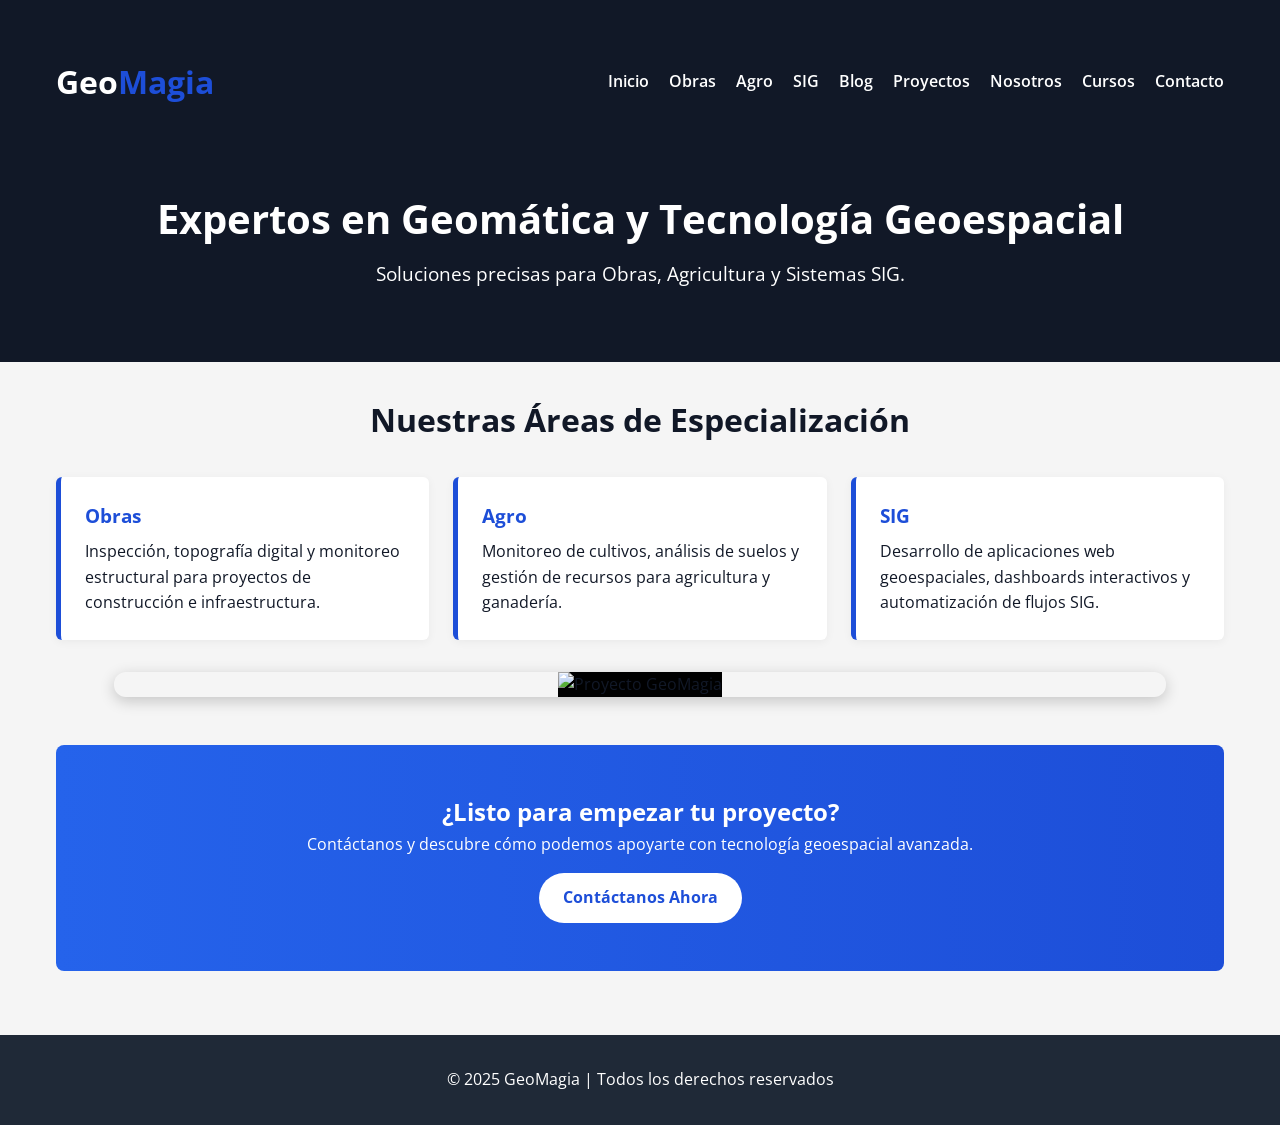
==== index.html @ 9322156a "Interfaz Geoaxis: HTML, PHP y Diseño" ====
<!DOCTYPE html>
<html lang="es">
<head>
    <meta charset="UTF-8" />
    <meta name="viewport" content="width=device-width, initial-scale=1.0"/>
    <meta name="description" content="GeoMagia: soluciones en geomática, topografía digital y SIG en México.">
    <meta name="keywords" content="Geomática, SIG, Topografía, Cartografía, Agro, Obras, GeoMagia">
    <meta name="author" content="GeoMagia">
    <title>GeoMagia - Inicio</title>
    
    <link rel="stylesheet" href="/css/index.css" />
    <link rel="stylesheet" href="https://cdn.jsdelivr.net/npm/aos@2.3.4/dist/aos.css" />
    <link href="https://fonts.googleapis.com/css2?family=Open+Sans&display=swap" rel="stylesheet" />
</head>
<body>

<header class="header">
    <div class="contenedor">
        <div class="barra">
            <h1 class="logo">
                <a href="index.html" class="logo-link">Geo<span>Magia</span></a>
            </h1>
            <nav class="navegacion">
                <a href="#">Inicio</a>
                <a href="obras.html">Obras</a>
                <a href="agro.html">Agro</a>
                <a href="sig.html">SIG</a>
                <a href="blog2.html">Blog</a>
                <a href="proyectos.html">Proyectos</a>
                <a href="nosotros.html">Nosotros</a>
                <a href="cursos.html">Cursos</a>
                <a href="contacto.html">Contacto</a>
            </nav>
        </div>
    </div>
    <div class="hero">
        <h1>Expertos en Geomática y Tecnología Geoespacial</h1>
        <p>Soluciones precisas para Obras, Agricultura y Sistemas SIG.</p>
    </div>
</header>

<main class="contenedor">
    <section aria-label="Áreas de especialización">
        <h2 class="titulo-seccion">Nuestras Áreas de Especialización</h2>
        <div class="servicios-grid">
            <!-- Obras -->
            <a href="obras.html" class="servicio-card" data-aos="fade-up">
                <h3>Obras</h3>
                <p>Inspección, topografía digital y monitoreo estructural para proyectos de construcción e infraestructura.</p>
            </a>
            
            <!-- Agro -->
            <a href="agro.html" class="servicio-card" data-aos="fade-up" data-aos-delay="100">
                <h3>Agro</h3>
                <p>Monitoreo de cultivos, análisis de suelos y gestión de recursos para agricultura y ganadería.</p>
            </a>
            
            <!-- SIG -->
            <a href="sig.html" class="servicio-card" data-aos="fade-up" data-aos-delay="200">
                <h3>SIG</h3>
                <p>Desarrollo de aplicaciones web geoespaciales, dashboards interactivos y automatización de flujos SIG.</p>
            </a>
        </div>
    </section>

    <!-- Slider de proyectos -->
<section class="slider-proyectos">
  <div class="contenedor-slider">
    <img id="slider-img" src="/img/IMG_4.jpg" alt="Proyecto GeoMagia">
  </div>
</section>

<style>
/* Contenedor general */
.slider-proyectos {
  margin: 2rem auto;
  text-align: center;
  position: relative;
  max-width: 100%;
  width: 90%; /* deja márgenes laterales */
  overflow: hidden;
  border-radius: 12px;
  box-shadow: 0 4px 15px rgba(0,0,0,0.2);
}

/* Imagen dentro del slider */
.contenedor-slider img {
  width: 100%;
  height: auto;
  max-height: 70vh; /* no ocupa más del 70% de la pantalla */
  object-fit: contain; /* mantiene proporciones (ideal para vertical y horizontal) */
  background: #000; /* marco negro alrededor si sobra espacio */
  transition: opacity 1s ease-in-out;
}

/* Ajustes para pantallas pequeñas */
@media (max-width: 768px) {
  .contenedor-slider img {
    max-height: 50vh;
  }
}
</style>

<script>
// Lista de imágenes en la carpeta 'img'
const imagenes = [
    "/img/IMG_5.jpg",
    "/img/IMG_1.JPG",
    "/img/IMG_3.jpg",
    "/img/IMG_2.jpg",
    "/img/IMG_6.jpg",
    "/img/IMG_5.jpg",
    "/img/IMG_9.jpg",
    "/img/IMG_8.jpg",
    "/img/IMG_10.jpg" 
];

let index = 0;
const sliderImg = document.getElementById("slider-img");

function mostrarSiguiente() {
  index = (index + 1) % imagenes.length;
  sliderImg.style.opacity = 0; // fade out
  setTimeout(() => {
    sliderImg.src = imagenes[index];
    sliderImg.style.opacity = 1; // fade in
  }, 500);
}

// Cambiar imagen cada 5 segundos
setInterval(mostrarSiguiente, 5000);
</script>


    <section class="cta-section">
        <h2>¿Listo para empezar tu proyecto?</h2>
        <p>Contáctanos y descubre cómo podemos apoyarte con tecnología geoespacial avanzada.</p>
        <a href="contacto.html" class="boton-primario">Contáctanos Ahora</a>
    </section>
</main>

<footer class="footer">
    <p>&copy; 2025 GeoMagia | Todos los derechos reservados</p>
</footer>

<script src="https://cdn.jsdelivr.net/npm/aos@2.3.4/dist/aos.js"></script>
<script>
    AOS.init({
        duration: 1000,
        once: true,
        easing: 'ease-in-out'
    });
</script>
<script src="contador.js"></script>
</body>
</html>
---- css/index.css ----
:root {
    --azul: #1d4ed8;
    --gris-claro: #f5f5f5;
    --blanco: #ffffff;
    --negro: #111827;
}

* {
    box-sizing: border-box;
    margin: 0;
    padding: 0;
    font-family: 'Open Sans', sans-serif;
}

body {
    line-height: 1.6;
    background-color: var(--gris-claro);
    color: var(--negro);
}

a {
    text-decoration: none;
    color: inherit;
}

.contenedor {
    max-width: 1200px;
    margin: 0 auto;
    padding: 2rem 1rem;
}

/* Header y navegación */
.header {
    background-color: var(--negro);
    color: var(--blanco);
    padding: 1.5rem 0;
}

.logo {
    font-size: 2rem;
    font-weight: bold;
    color: white;
}

.logo-link {
    text-decoration: none; /* Quita el subrayado */
    color: inherit;        /* Mantiene el color original del logo */
    display: inline-block; /* Mantiene el comportamiento de bloque inline */
}


.logo span {
    color: var(--azul);
}

.barra {
    display: flex;
    justify-content: space-between;
    align-items: center;
    flex-wrap: wrap;
}

.navegacion a {
    margin-left: 1rem;
    color: white;
    font-weight: 600;
}

.hero {
    text-align: center;
    padding: 3rem 1rem;
}

.hero h1 {
    font-size: 2.5rem;
}

.hero p {
    font-size: 1.2rem;
    margin-top: 0.5rem;
}

/* Servicios */
.titulo-seccion {
    text-align: center;
    font-size: 2rem;
    margin-bottom: 2rem;
}

.servicios-grid {
    display: flex;
    flex-wrap: wrap;
    gap: 1.5rem;
    justify-content: center;
}

.servicio-card {
    background: white;
    border-left: 5px solid var(--azul);
    padding: 1.5rem;
    border-radius: 6px;
    box-shadow: 0 2px 10px rgba(0,0,0,0.05);
    flex: 1 1 300px;
    transition: all 0.3s ease;
}

.servicio-card:hover {
    transform: translateY(-6px);
    box-shadow: 0 6px 16px rgba(0,0,0,0.1);
}

.servicio-card h3 {
    margin-bottom: 0.5rem;
    color: var(--azul);
}

/* CTA */
.cta-section {
    text-align: center;
    background: linear-gradient(to right, #2563eb, #1d4ed8);
    color: white;
    padding: 3rem 1rem;
    border-radius: 8px;
    margin-top: 3rem;
}

.boton-primario {
    background-color: white;
    color: var(--azul);
    padding: 0.75rem 1.5rem;
    border-radius: 999px;
    font-weight: bold;
    margin-top: 1rem;
    display: inline-block;
    transition: transform 0.3s ease, background-color 0.3s ease;
}

.boton-primario:hover {
    background-color: #bfdbfe;
    transform: scale(1.05);
}

/* Visitas */
.visitas {
    text-align: center;
    margin: 2rem 0;
    font-size: 1.2rem;
}

/* Footer */
.footer {
    background-color: #1f2937;
    color: white;
    text-align: center;
    padding: 2rem 1rem;
    margin-top: 2rem;
}

/* Responsive */
@media (max-width: 768px) {
    .barra {
        flex-direction: column;
        align-items: flex-start;
    }
    
    .hero h1 {
        font-size: 2rem;
    }

    .servicio-card {
        flex: 1 1 100%;
    }
}
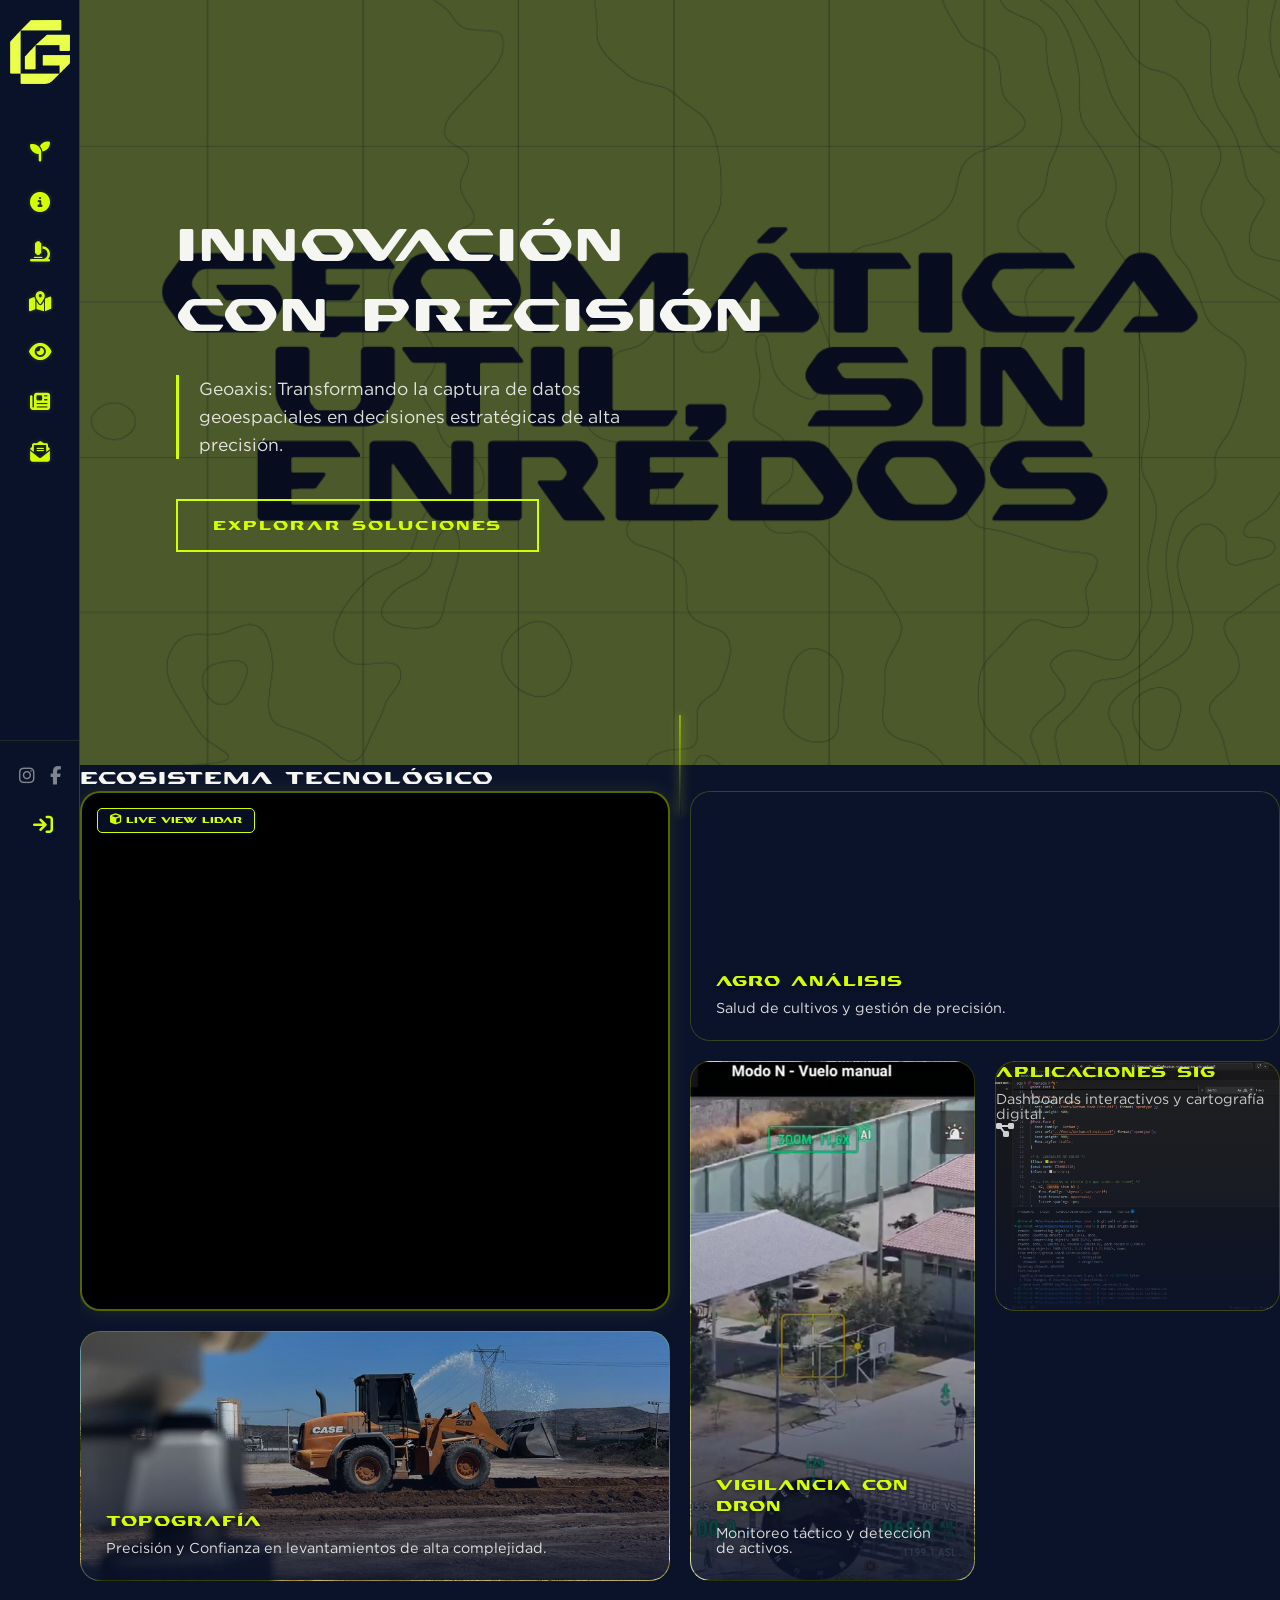
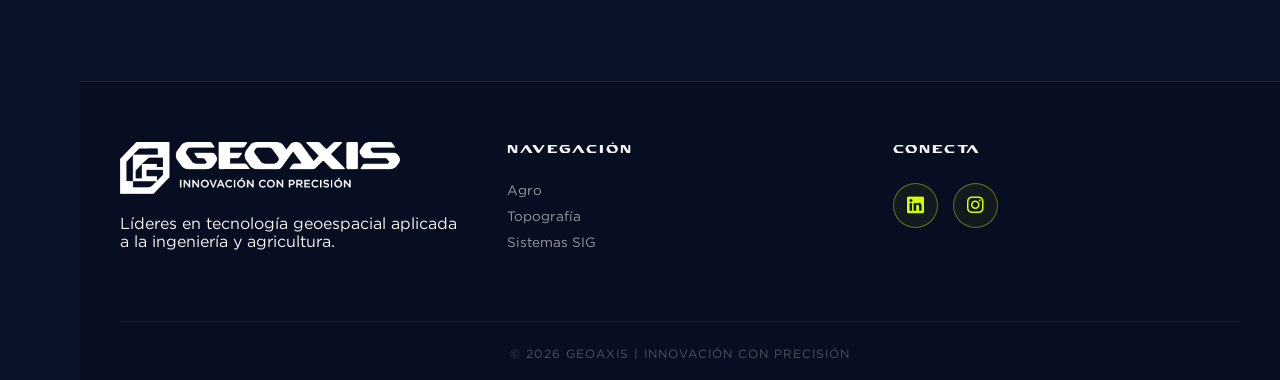
==== commit 79e373f2: "Respaldo de SASS todo en un solo archivo antes de refactorizar" ====
--- a/index.html
+++ b/index.html
@@ -3,154 +3,141 @@
 <head>
     <meta charset="UTF-8" />
     <meta name="viewport" content="width=device-width, initial-scale=1.0"/>
-    <meta name="description" content="GeoMagia: soluciones en geomática, topografía digital y SIG en México.">
-    <meta name="keywords" content="Geomática, SIG, Topografía, Cartografía, Agro, Obras, GeoMagia">
-    <meta name="author" content="GeoMagia">
-    <title>GeoMagia - Inicio</title>
+    <meta name="description" content="Geoaxis: Innovación con Precisión. Soluciones avanzadas en LiDAR, SIG y Agro Análisis.">
+    <meta name="author" content="Geoaxis">
+    <title>Geoaxis - Innovación con Precisión</title>
     
-    <link rel="stylesheet" href="/css/index.css" />
+    <link rel="stylesheet" href="css/main.css" /> 
+    
+    <link rel="stylesheet" href="https://cdnjs.cloudflare.com/ajax/libs/font-awesome/6.4.0/css/all.min.css">
     <link rel="stylesheet" href="https://cdn.jsdelivr.net/npm/aos@2.3.4/dist/aos.css" />
-    <link href="https://fonts.googleapis.com/css2?family=Open+Sans&display=swap" rel="stylesheet" />
 </head>
-<body>
+<body class="tech-theme">
 
-<header class="header">
-    <div class="contenedor">
-        <div class="barra">
-            <h1 class="logo">
-                <a href="index.html" class="logo-link">Geo<span>Magia</span></a>
-            </h1>
-            <nav class="navegacion">
-                <a href="#">Inicio</a>
-                <a href="obras.html">Obras</a>
-                <a href="agro.html">Agro</a>
-                <a href="sig.html">SIG</a>
-                <a href="blog2.html">Blog</a>
-                <a href="proyectos.html">Proyectos</a>
-                <a href="nosotros.html">Nosotros</a>
-                <a href="cursos.html">Cursos</a>
-                <a href="contacto.html">Contacto</a>
-            </nav>
-        </div>
-    </div>
-    <div class="hero">
-        <h1>Expertos en Geomática y Tecnología Geoespacial</h1>
-        <p>Soluciones precisas para Obras, Agricultura y Sistemas SIG.</p>
-    </div>
-</header>
-
-<main class="contenedor">
-    <section aria-label="Áreas de especialización">
-        <h2 class="titulo-seccion">Nuestras Áreas de Especialización</h2>
-        <div class="servicios-grid">
-            <!-- Obras -->
-            <a href="obras.html" class="servicio-card" data-aos="fade-up">
-                <h3>Obras</h3>
-                <p>Inspección, topografía digital y monitoreo estructural para proyectos de construcción e infraestructura.</p>
-            </a>
-            
-            <!-- Agro -->
-            <a href="agro.html" class="servicio-card" data-aos="fade-up" data-aos-delay="100">
-                <h3>Agro</h3>
-                <p>Monitoreo de cultivos, análisis de suelos y gestión de recursos para agricultura y ganadería.</p>
-            </a>
-            
-            <!-- SIG -->
-            <a href="sig.html" class="servicio-card" data-aos="fade-up" data-aos-delay="200">
-                <h3>SIG</h3>
-                <p>Desarrollo de aplicaciones web geoespaciales, dashboards interactivos y automatización de flujos SIG.</p>
+<nav class="hud-menu">
+    <div class="axis-line"></div>
+        <div class="logo-container">
+             <a href="index.html">
+                <img src="img/geoaxis/MONOGRAMA VERDE ELECTRICO.png" alt="Geoaxis Home" class="mini-logo">
             </a>
         </div>
-    </section>
+    
+    <ul class="nav-links">
+        <li><a href="#agro"><i class="fa-solid fa-seedling"></i> <span>AGRO ANÁLISIS</span></a></li>
+        <li><a href="#nosotros"><i class="fa-solid fa-circle-info"></i> <span>NOSOTROS</span></a></li>
+        <li><a href="obras.html"><i class="fa-solid fa-microscope"></i> <span>TOPOGRAFÍA</span></a></li>
+        <li><a href="#sig"><i class="fa-solid fa-map-location-dot"></i> <span>APLICACIONES SIG</span></a></li>
+        <li><a href="#dron"><i class="fa-solid fa-eye"></i> <span>VIGILANCIA DRON</span></a></li>
+        <li><a href="#blog"><i class="fa-solid fa-newspaper"></i> <span>BLOG GEOMÁTICA</span></a></li>
+        <li><a href="#contacto"><i class="fa-solid fa-envelope-open-text"></i> <span>CONTACTO</span></a></li>
+    </ul>
 
-    <!-- Slider de proyectos -->
-<section class="slider-proyectos">
-  <div class="contenedor-slider">
-    <img id="slider-img" src="/img/IMG_4.jpg" alt="Proyecto GeoMagia">
-  </div>
-</section>
+    <div class="hud-bottom">
+        <div class="hud-socials">
+            <a href="https://instagram.com/tu-perfil" target="_blank"><i class="fa-brands fa-instagram"></i></a>
+            <a href="https://facebook.com/tu-perfil" target="_blank"><i class="fa-brands fa-facebook-f"></i></a>
+        </div>
 
-<style>
-/* Contenedor general */
-.slider-proyectos {
-  margin: 2rem auto;
-  text-align: center;
-  position: relative;
-  max-width: 100%;
-  width: 90%; /* deja márgenes laterales */
-  overflow: hidden;
-  border-radius: 12px;
-  box-shadow: 0 4px 15px rgba(0,0,0,0.2);
-}
+        <a href="#" class="btn-portal">
+            <i class="fa-solid fa-arrow-right-to-bracket"></i>
+            <span>PORTAL DE DATOS</span>
+        </a>
+    </div>
+</nav>
 
-/* Imagen dentro del slider */
-.contenedor-slider img {
-  width: 100%;
-  height: auto;
-  max-height: 70vh; /* no ocupa más del 70% de la pantalla */
-  object-fit: contain; /* mantiene proporciones (ideal para vertical y horizontal) */
-  background: #000; /* marco negro alrededor si sobra espacio */
-  transition: opacity 1s ease-in-out;
-}
+    <main class="main-content">
+        
+        <header class="hero-section" style="background-image: linear-gradient(rgba(11, 19, 43, 0.7), rgba(11, 19, 43, 0.7)), url('img/geoaxis/PUBLICACION-2.jpg');">
+            <div class="hero-content" data-aos="fade-right">
+                <h1 class="font-skyrox">INNOVACIÓN <br><span class="text-lima">CON PRECISIÓN</span></h1>
+                <p class="font-gotham">Geoaxis: Transformando la captura de datos geoespaciales en decisiones estratégicas de alta precisión.</p>
+                <div class="hero-btns">
+                    <a href="#topografia" class="btn-geo">EXPLORAR SOLUCIONES</a>
+                </div>
+            </div>
+        </header>
 
-/* Ajustes para pantallas pequeñas */
-@media (max-width: 768px) {
-  .contenedor-slider img {
-    max-height: 50vh;
-  }
-}
-</style>
+        <section class="bento-container">
+            <h2 class="section-title font-skyrox" data-aos="fade-up">Ecosistema Tecnológico</h2>
+            
+            <div class="bento-grid">
+                <div class="bento-item item-large" data-aos="zoom-in">
+                    <div class="bento-tag"><i class="fa-solid fa-cube"></i> LIVE VIEW LiDAR</div>
+                    <iframe src="https://geomagia.com.mx/potree/examples/multiple_pointclouds.html" frameborder="0" class="potree-iframe"></iframe>
+                </div>
 
-<script>
-// Lista de imágenes en la carpeta 'img'
-const imagenes = [
-    "/img/IMG_5.jpg",
-    "/img/IMG_1.JPG",
-    "/img/IMG_3.jpg",
-    "/img/IMG_2.jpg",
-    "/img/IMG_6.jpg",
-    "/img/IMG_5.jpg",
-    "/img/IMG_9.jpg",
-    "/img/IMG_8.jpg",
-    "/img/IMG_10.jpg" 
-];
+                <div class="bento-item item-wide bg-pub-2" style="background-image: url('img/agro_img/NDVI_MAPA_XOCH191125.png');" data-aos="fade-up">
+                    <div class="bento-content">
+                        <h3 class="font-skyrox">AGRO ANÁLISIS</h3>
+                        <p class="font-gotham">Salud de cultivos y gestión de precisión.</p>
+                    </div>
+                </div>
 
-let index = 0;
-const sliderImg = document.getElementById("slider-img");
+                <div class="bento-item item-tall bg-pub-3" style="background-image: url('img/Vig_dron/imagen_detec_personas_1.png');" data-aos="fade-left">
+                    <div class="bento-content">
+                        <h3 class="font-skyrox">VIGILANCIA CON DRON</h3>
+                        <p class="font-gotham">Monitoreo táctico y detección de activos.</p>
+                    </div>
+                </div>
 
-function mostrarSiguiente() {
-  index = (index + 1) % imagenes.length;
-  sliderImg.style.opacity = 0; // fade out
-  setTimeout(() => {
-    sliderImg.src = imagenes[index];
-    sliderImg.style.opacity = 1; // fade in
-  }, 500);
-}
+                <div class="bento-item item-medium glass-effect" style="background-image: url('img/app_sig/img_visualstud_1.png');" data-aos="fade-up">
+                    <h3 class="font-skyrox">APLICACIONES SIG</h3>
+                    <p class="font-gotham">Dashboards interactivos y cartografía digital.</p>
+                    <i class="fa-solid fa-diagram-project icon-bg"></i>
+                </div>
 
-// Cambiar imagen cada 5 segundos
-setInterval(mostrarSiguiente, 5000);
-</script>
+                <div class="bento-item item-wide" style="background-image: url('img/Topo/topo_1.jpeg');" data-aos="fade-up">
+                    <div class="bento-content">
+                         <h3 class="font-skyrox">TOPOGRAFÍA</h3>
+                         <p class="font-gotham">Precisión y Confianza en levantamientos de alta complejidad.</p>
+                     </div>
+                </div>
+        </section>
 
+        <footer class="main-footer" id="contacto">
+            <div class="footer-grid">
+                <div class="footer-info">
+                    <img src="img/geoaxis/GEOAXIS LOGO BLANCO.png" alt="Geoaxis Logo" class="footer-logo">
+                    <p class="font-gotham">Líderes en tecnología geoespacial aplicada a la ingeniería y agricultura.</p>
+                </div>
+                <div class="footer-links font-gotham">
+                    <h4>NAVEGACIÓN</h4>
+                    <a href="#agro">Agro</a>
+                    <a href="#topografia">Topografía</a>
+                    <a href="#sig">Sistemas SIG</a>
+                </div>
+                <div class="footer-social">
+                    <h4>CONECTA</h4>
+                    <div class="social-icons">
+                        <a href="#"><i class="fa-brands fa-linkedin"></i></a>
+                        <a href="#"><i class="fa-brands fa-instagram"></i></a>
+                    </div>
+                </div>
+            </div>
+            <div class="footer-bottom font-gotham">
+                <p>&copy; 2026 GEOAXIS | INNOVACIÓN CON PRECISIÓN</p>
+            </div>
+        </footer>
+    </main>
 
-    <section class="cta-section">
-        <h2>¿Listo para empezar tu proyecto?</h2>
-        <p>Contáctanos y descubre cómo podemos apoyarte con tecnología geoespacial avanzada.</p>
-        <a href="contacto.html" class="boton-primario">Contáctanos Ahora</a>
-    </section>
-</main>
+    <script src="https://cdn.jsdelivr.net/npm/aos@2.3.4/dist/aos.js"></script>
+    <script>
+        // Inicialización de animaciones
+        AOS.init({
+            duration: 1000,
+            once: true,
+            easing: 'ease-in-out'
+        });
 
-<footer class="footer">
-    <p>&copy; 2025 GeoMagia | Todos los derechos reservados</p>
-</footer>
-
-<script src="https://cdn.jsdelivr.net/npm/aos@2.3.4/dist/aos.js"></script>
-<script>
-    AOS.init({
-        duration: 1000,
-        once: true,
-        easing: 'ease-in-out'
-    });
-</script>
-<script src="contador.js"></script>
+        // Efecto HUD: Cambiar transparencia del menú al hacer scroll
+        window.addEventListener('scroll', function() {
+            const menu = document.querySelector('.hud-menu');
+            if (window.scrollY > 50) {
+                menu.style.background = "rgba(11, 19, 43, 0.95)";
+            } else {
+                menu.style.background = "rgba(11, 19, 43, 0.8)";
+            }
+        });
+    </script>
 </body>
 </html>
--- a/css/main.css
+++ b/css/main.css
@@ -0,0 +1,882 @@
+@charset "UTF-8";
+/* A. REGISTRO (La base de todo) */
+@font-face {
+  font-family: "Skyrox";
+  src: url("../fonts/Skyrox-MediumCondensed.otf") format("opentype");
+}
+@font-face {
+  font-family: "Gotham";
+  src: url("../fonts/Gotham-Bold.otf") format("opentype");
+  font-weight: 700;
+}
+@font-face {
+  font-family: "Gotham";
+  src: url("../fonts/Gotham-Medium.otf") format("opentype");
+  font-weight: 500;
+}
+@font-face {
+  font-family: "Gotham";
+  src: url("../fonts/Gotham Book Font.otf") format("opentype");
+  font-weight: 400;
+}
+@font-face {
+  font-family: "Gotham";
+  src: url("../fonts/Gotham-UltraIta.otf") format("opentype");
+  font-weight: 900;
+  font-style: italic;
+}
+/* B. VARIABLES DE COLOR */
+/* C. TUS REGLAS DE ESTILO (Lo que acabas de poner) */
+h1, h2, .bento-item h3 {
+  font-family: "Skyrox", sans-serif;
+  text-transform: uppercase;
+  letter-spacing: 1px;
+}
+
+p, .footer-bottom {
+  font-family: "Gotham", sans-serif;
+  font-weight: 400;
+}
+
+/* 1. RESET Y CONFIGURACIÓN BASE */
+* {
+  margin: 0;
+  padding: 0;
+  box-sizing: border-box;
+}
+
+body {
+  background-color: #0B132B;
+  color: #F5F5F1;
+  font-family: "Gotham", sans-serif;
+  overflow-x: hidden;
+}
+
+/* 2. CONTROL DE LOGOS (Aquí arreglamos el logo gigante) */
+.mini-logo {
+  width: 60px;
+  height: auto;
+  transition: width 0.3s ease;
+}
+
+.footer-logo {
+  max-width: 200px;
+  height: auto;
+  margin-bottom: 1rem;
+}
+
+/* 3. MENÚ HUD LATERAL (Actualizado) */
+.hud-menu {
+  position: fixed;
+  left: 0;
+  top: 0;
+  height: 100vh;
+  width: 80px;
+  background: rgba(11, 19, 43, 0.95);
+  border-right: 1px solid rgba(212, 255, 0, 0.2);
+  display: flex;
+  flex-direction: column;
+  align-items: flex-start;
+  padding: 20px 0;
+  z-index: 1000;
+  backdrop-filter: blur(10px);
+  transition: width 0.3s cubic-bezier(0.4, 0, 0.2, 1);
+  overflow: hidden;
+}
+.hud-menu:hover {
+  width: 260px;
+  padding-left: 10px;
+}
+.hud-menu:hover .mini-logo {
+  width: 100px;
+}
+.hud-menu:hover span {
+  display: inline-block !important;
+}
+.hud-menu .logo-container {
+  width: 100%;
+  display: flex;
+  justify-content: center;
+  margin-bottom: 20px;
+}
+.hud-menu .nav-links {
+  list-style: none;
+  width: 100%;
+  margin-top: 20px;
+  flex-grow: 1;
+}
+.hud-menu .nav-links li a {
+  display: flex;
+  align-items: center;
+  padding: 15px 20px;
+  color: #D4FF00;
+  text-decoration: none;
+  font-family: "Skyrox", sans-serif;
+  font-size: 14px;
+  transition: all 0.2s;
+  white-space: nowrap;
+}
+.hud-menu .nav-links li a i {
+  font-size: 20px;
+  min-width: 40px;
+  text-align: center;
+}
+.hud-menu .nav-links li a span {
+  display: none;
+  margin-left: 10px;
+  letter-spacing: 1px;
+}
+.hud-menu .nav-links li a:hover {
+  background: rgba(212, 255, 0, 0.1);
+  box-shadow: inset 4px 0 0 #D4FF00;
+}
+.hud-menu .logo-container a {
+  display: block;
+  transition: transform 0.3s ease;
+}
+.hud-menu .logo-container a:hover {
+  transform: scale(1.1);
+}
+.hud-menu .logo-container a:active {
+  transform: scale(0.95);
+}
+.hud-menu .logo-container .mini-logo {
+  cursor: pointer;
+}
+.hud-menu {
+  /* --- INTEGRACIÓN DEL PORTAL DE DATOS --- */
+}
+.hud-menu .hud-bottom {
+  margin-top: auto;
+  width: 100%;
+  border-top: 1px solid rgba(212, 255, 0, 0.1);
+  padding: 10px 0 30px 0;
+}
+.hud-menu .hud-bottom .btn-portal {
+  display: flex;
+  align-items: center;
+  padding: 15px 25px;
+  color: #D4FF00;
+  text-decoration: none;
+  font-family: "Skyrox", sans-serif;
+  font-size: 14px;
+  transition: all 0.3s ease;
+  white-space: nowrap;
+}
+.hud-menu .hud-bottom .btn-portal i {
+  font-size: 20px;
+  min-width: 35px;
+  text-align: center;
+  margin-right: 15px;
+}
+.hud-menu .hud-bottom .btn-portal span {
+  display: none;
+  letter-spacing: 1px;
+}
+.hud-menu .hud-bottom .btn-portal:hover {
+  background: #D4FF00;
+  color: #0B132B;
+}
+.hud-menu .hud-bottom .btn-portal:hover i {
+  color: #0B132B;
+}
+.hud-menu .hud-menu:hover .hud-bottom .btn-portal span {
+  display: inline-block !important;
+}
+
+/* --- AJUSTES PARA BLOG Y REDES EN HUD --- */
+.hud-menu .nav-links li a i {
+  color: #D4FF00;
+  filter: drop-shadow(0 0 2px rgba(212, 255, 0, 0.2));
+}
+.hud-menu .hud-socials {
+  display: flex;
+  justify-content: center;
+  gap: 15px;
+  padding: 15px 0;
+  opacity: 0.5;
+  transition: opacity 0.3s;
+}
+.hud-menu .hud-socials a {
+  color: #F5F5F1;
+  font-size: 18px;
+  transition: all 0.3s ease;
+}
+.hud-menu .hud-socials a:hover {
+  color: #D4FF00;
+  transform: translateY(-3px);
+  filter: drop-shadow(0 0 8px #D4FF00);
+}
+.hud-menu:hover .hud-socials {
+  opacity: 1;
+}
+
+/* ==========================================================================
+   4. CONTENIDO PRINCIPAL (Diferenciado por página)
+   ========================================================================== */
+.main-content {
+  background-color: #0B132B;
+  min-height: 100vh;
+  overflow-x: hidden;
+  padding: 0;
+  /* Margen base por defecto para que el HUD no tape nada */
+  margin-left: 80px;
+}
+.main-content .container {
+  max-width: 1200px;
+  margin: 0 auto;
+  padding: 0 40px;
+}
+
+/* --- REGLAS ESPECÍFICAS POR PÁGINA --- */
+.page-index .main-content {
+  margin-left: 100px;
+}
+.page-index .hero-section {
+  margin-bottom: 120px;
+}
+
+.page-obras .main-content {
+  margin-left: 80px;
+}
+.page-obras .hero-section {
+  margin-bottom: 40px;
+}
+
+/* ==========================================================================
+   5. HERO SECTION - COMPOSICIÓN GENERAL
+   ========================================================================== */
+.hero-section {
+  min-height: 85vh;
+  display: flex;
+  align-items: center;
+  justify-content: flex-start;
+  text-align: left;
+  padding: 60px 8%;
+  position: relative;
+  background-size: cover;
+  background-position: center;
+  background-repeat: no-repeat;
+  background-image: linear-gradient(to right, rgba(11, 19, 43, 0.95) 15%, rgba(11, 19, 43, 0.4) 50%, transparent 100%);
+}
+.hero-section .hero-content {
+  max-width: 650px;
+  z-index: 2;
+}
+.hero-section .hero-content h1 {
+  font-size: clamp(2.5rem, 5vw, 4rem);
+  line-height: 1.1;
+  margin-bottom: 1.5rem;
+  color: #F5F5F1;
+}
+.hero-section .hero-content h1 span {
+  display: block;
+}
+.hero-section .hero-content p {
+  font-size: 1.1rem;
+  line-height: 1.6;
+  margin-bottom: 2.5rem;
+  max-width: 500px;
+  color: rgba(245, 245, 241, 0.9);
+  border-left: 3px solid #D4FF00;
+  padding-left: 20px;
+  font-family: "Gotham", sans-serif;
+}
+.hero-section::after {
+  content: "";
+  position: absolute;
+  bottom: -50px;
+  left: 50%;
+  transform: translateX(-50%);
+  width: 1px;
+  height: 100px;
+  background: linear-gradient(to bottom, #D4FF00, transparent);
+  box-shadow: 0 0 10px #D4FF00;
+  z-index: 1;
+}
+
+/* CLASE EXTRA PARA SEPARAR SECCIONES */
+.section-separator {
+  padding-top: 120px;
+  padding-bottom: 100px;
+}
+
+/* ESTILO DEL BOTÓN BTN-GEO */
+.btn-geo {
+  display: inline-block;
+  padding: 15px 35px;
+  font-family: "Skyrox", sans-serif;
+  font-size: 1.1rem;
+  color: #D4FF00;
+  text-decoration: none;
+  border: 2px solid #D4FF00;
+  background: transparent;
+  position: relative;
+  overflow: hidden;
+  transition: all 0.4s ease;
+  letter-spacing: 2px;
+  z-index: 1;
+  cursor: pointer;
+}
+.btn-geo::before {
+  content: "";
+  position: absolute;
+  top: 0;
+  left: -100%;
+  width: 100%;
+  height: 100%;
+  background: #D4FF00;
+  transition: all 0.4s ease;
+  z-index: -1;
+}
+.btn-geo:hover {
+  color: #0B132B;
+  box-shadow: 0 0 30px rgba(212, 255, 0, 0.6);
+}
+.btn-geo:hover::before {
+  left: 0;
+}
+
+/* 6. BENTO GRID (Acomodo de los cuadros) */
+.bento-grid {
+  display: grid;
+  grid-template-columns: repeat(4, 1fr);
+  grid-auto-rows: 250px;
+  gap: 20px;
+}
+.bento-grid .bento-item {
+  position: relative;
+  overflow: hidden;
+  border-radius: 20px;
+  border: 1px solid rgba(212, 255, 0, 0.2);
+  background-color: #0B132B;
+  background-size: cover;
+  background-position: center;
+}
+.bento-grid .bento-item::before {
+  content: "";
+  position: absolute;
+  inset: 0;
+  background: linear-gradient(to top, rgba(11, 19, 43, 0.9) 0%, rgba(11, 19, 43, 0.3) 50%, transparent 100%);
+  z-index: 1;
+}
+.bento-grid .bento-item.item-large {
+  grid-column: span 2;
+  grid-row: span 2;
+  background: #000;
+  border: 2px solid rgba(212, 255, 0, 0.4);
+  box-shadow: 0 0 20px rgba(212, 255, 0, 0.1);
+}
+.bento-grid .bento-item.item-large::before {
+  display: none;
+}
+.bento-grid .bento-item.item-wide {
+  grid-column: span 2;
+}
+.bento-grid .bento-item.item-tall {
+  grid-row: span 2;
+}
+.bento-grid .bento-item .bento-content {
+  position: relative;
+  z-index: 2;
+  height: 100%;
+  padding: 25px;
+  display: flex;
+  flex-direction: column;
+  justify-content: flex-end;
+}
+.bento-grid .bento-item h3 {
+  margin-bottom: 8px;
+  color: #D4FF00;
+  text-shadow: 0 2px 4px rgba(0, 0, 0, 0.5);
+}
+.bento-grid .bento-item p {
+  font-size: 0.9rem;
+  color: rgba(245, 245, 241, 0.9);
+  margin: 0;
+}
+
+/* ESTILOS INTERNOS DEL VISOR POTREE */
+.bento-tag {
+  position: absolute;
+  top: 15px;
+  left: 15px;
+  background: rgba(11, 19, 43, 0.8);
+  color: #D4FF00;
+  padding: 5px 12px;
+  border-radius: 5px;
+  font-family: "Skyrox", sans-serif;
+  font-size: 0.7rem;
+  z-index: 10;
+  border: 1px solid #D4FF00;
+  backdrop-filter: blur(5px);
+}
+
+.potree-iframe {
+  width: 100%;
+  height: 100%;
+  border: none;
+  display: block;
+  position: absolute;
+  top: 0;
+  left: 0;
+  border-radius: 18px;
+}
+
+/* 7. FOOTER (Rescate de Logo y Redes Sociales) */
+.main-footer {
+  background: #080e21;
+  padding: 60px 40px 20px 40px;
+  border-top: 1px solid rgba(212, 255, 0, 0.1);
+  margin-top: 100px;
+  width: 100%;
+}
+.main-footer .footer-grid {
+  display: grid;
+  grid-template-columns: repeat(auto-fit, minmax(250px, 1fr));
+  gap: 40px;
+  max-width: 1200px;
+  margin: 0 auto;
+}
+.main-footer .footer-logo {
+  max-width: 280px;
+  height: auto;
+  filter: brightness(1.1);
+  margin-bottom: 20px;
+  display: block;
+}
+.main-footer .social-icons {
+  display: flex;
+  gap: 15px;
+  margin-top: 20px;
+}
+.main-footer .social-icons a {
+  display: flex;
+  align-items: center;
+  justify-content: center;
+  width: 45px;
+  height: 45px;
+  background: rgba(212, 255, 0, 0.05);
+  border: 1px solid rgba(212, 255, 0, 0.4);
+  border-radius: 50%;
+  color: #D4FF00;
+  font-size: 1.2rem;
+  text-decoration: none;
+  transition: all 0.3s cubic-bezier(0.175, 0.885, 0.32, 1.275);
+}
+.main-footer .social-icons a:hover {
+  background: #D4FF00;
+  color: #0B132B;
+  box-shadow: 0 0 20px rgba(212, 255, 0, 0.6);
+  transform: scale(1.1) translateY(-5px);
+}
+.main-footer h4 {
+  font-family: "Skyrox", sans-serif;
+  color: #F5F5F1;
+  margin-bottom: 25px;
+  font-size: 0.9rem;
+  letter-spacing: 2px;
+  text-transform: uppercase;
+}
+.main-footer .footer-links a {
+  display: block;
+  color: rgba(245, 245, 241, 0.6);
+  text-decoration: none;
+  margin-bottom: 12px;
+  font-family: "Gotham", sans-serif;
+  font-size: 0.85rem;
+  transition: all 0.3s;
+}
+.main-footer .footer-links a:hover {
+  color: #D4FF00;
+  padding-left: 5px;
+}
+.main-footer .footer-bottom {
+  text-align: center;
+  margin-top: 60px;
+  padding-top: 25px;
+  border-top: 1px solid rgba(245, 245, 241, 0.05);
+  font-family: "Gotham", sans-serif;
+  font-size: 0.75rem;
+  color: rgba(245, 245, 241, 0.3);
+  letter-spacing: 1px;
+}
+
+/* ==========================================================================
+   8. RESPONSIVE DESIGN (Tablets y Móviles)
+   ========================================================================== */
+@media (max-width: 992px) {
+  .hud-menu {
+    width: 100% !important;
+    height: 60px;
+    flex-direction: row;
+    bottom: 0;
+    top: auto;
+    padding: 0 15px;
+    border-right: none;
+    border-top: 1px solid rgba(212, 255, 0, 0.2);
+    justify-content: space-around;
+    align-items: center;
+  }
+  .hud-menu .logo-container, .hud-menu .axis-line {
+    display: none;
+  }
+  .hud-menu .nav-links {
+    margin-top: 0;
+    display: flex;
+    justify-content: space-around;
+    width: 100%;
+  }
+  .hud-menu .nav-links li a {
+    padding: 10px;
+  }
+  .hud-menu .nav-links li a span {
+    display: none !important;
+  }
+  .hud-menu .nav-links li a i {
+    margin-right: 0;
+    font-size: 22px;
+  }
+  .hud-menu .hud-bottom {
+    display: none;
+  }
+  .main-content {
+    margin-left: 0 !important;
+    padding: 20px;
+    padding-bottom: 80px;
+  }
+  .hero-section {
+    min-height: 50vh;
+  }
+  .hero-section h1 {
+    font-size: 2.5rem !important;
+  }
+  .hero-section p {
+    font-size: 1rem;
+  }
+  .bento-grid {
+    grid-template-columns: 1fr;
+    grid-auto-rows: auto;
+  }
+  .bento-grid .bento-item {
+    grid-column: span 1 !important;
+    grid-row: span 1 !important;
+    height: 300px;
+  }
+  .bento-grid .bento-item.item-large {
+    height: 400px;
+  }
+}
+@media (max-width: 480px) {
+  .hero-section h1 {
+    font-size: 2rem !important;
+  }
+  .btn-geo {
+    width: 100%;
+    text-align: center;
+  }
+}
+/* ==========================================================================
+   9. SECCIÓN ARSENAL / EQUIPAMIENTO (OBRAS.HTML)
+   ========================================================================== */
+.arsenal-grid {
+  display: grid;
+  grid-template-columns: repeat(auto-fit, minmax(280px, 1fr));
+  gap: 25px;
+  margin-top: 20px;
+}
+
+.arsenal-card {
+  position: relative;
+  height: 400px;
+  border-radius: 20px;
+  overflow: hidden;
+  background: #0B132B;
+  border: 1px solid rgba(212, 255, 0, 0.15);
+  transition: all 0.5s cubic-bezier(0.4, 0, 0.2, 1);
+  cursor: default;
+}
+.arsenal-card .card-bg {
+  position: absolute;
+  top: 0;
+  left: 0;
+  width: 100%;
+  height: 100%;
+  background-size: cover;
+  background-position: center;
+  transition: transform 0.8s ease;
+  z-index: 1;
+}
+.arsenal-card .card-bg::after {
+  content: "";
+  position: absolute;
+  top: 0;
+  left: 0;
+  width: 100%;
+  height: 100%;
+  background: linear-gradient(to bottom, rgba(11, 19, 43, 0.2) 0%, rgba(11, 19, 43, 0.7) 50%, #0b132b 100%);
+}
+.arsenal-card .card-content {
+  position: relative;
+  z-index: 2;
+  height: 100%;
+  padding: 40px 25px;
+  display: flex;
+  flex-direction: column;
+  justify-content: flex-end;
+  align-items: center;
+  text-align: center;
+}
+.arsenal-card .card-content i {
+  font-size: 50px;
+  color: #D4FF00;
+  margin-bottom: 25px;
+  transition: all 0.4s ease;
+  filter: drop-shadow(0 0 15px rgba(212, 255, 0, 0.3));
+}
+.arsenal-card .card-content h4 {
+  font-size: 1.2rem;
+  margin-bottom: 12px;
+  color: #F5F5F1;
+  letter-spacing: 2px;
+  text-shadow: 0 2px 4px rgba(0, 0, 0, 0.5);
+}
+.arsenal-card .card-content p {
+  font-size: 0.9rem;
+  line-height: 1.5;
+  color: rgba(245, 245, 241, 0.85);
+  margin: 0;
+  max-width: 90%;
+  opacity: 0.9;
+}
+.arsenal-card:hover {
+  border-color: #D4FF00;
+  box-shadow: 0 15px 40px rgba(0, 0, 0, 0.6), 0 0 20px rgba(212, 255, 0, 0.1);
+  transform: translateY(-10px);
+}
+.arsenal-card:hover .card-bg {
+  transform: scale(1.15);
+}
+.arsenal-card:hover i {
+  transform: scale(1.1) translateY(-5px);
+  filter: drop-shadow(0 0 20px #D4FF00);
+}
+
+/* ==========================================================================
+    10. PROYECTOS TÉCNICOS 
+   ========================================================================== */
+.project-case {
+  display: flex;
+  align-items: center;
+  gap: 50px;
+  margin-bottom: 100px;
+}
+.project-case.reverse {
+  flex-direction: row-reverse;
+}
+.project-case .project-visual {
+  flex: 1;
+  position: relative;
+  border-radius: 15px;
+  overflow: hidden;
+}
+.project-case .project-visual .img-fluid {
+  max-width: 100%;
+  height: auto;
+  display: block;
+  border: 1px solid rgba(212, 255, 0, 0.2);
+  border-radius: 15px;
+}
+.project-case .project-visual .shadow-neon {
+  box-shadow: 0 0 20px rgba(212, 255, 0, 0.15);
+  transition: box-shadow 0.3s ease;
+}
+.project-case .project-visual .shadow-neon:hover {
+  box-shadow: 0 0 35px rgba(212, 255, 0, 0.3);
+}
+.project-case .project-info {
+  flex: 1;
+}
+
+.video-container {
+  position: relative;
+  width: 100%;
+  border-radius: 15px;
+  overflow: hidden;
+  background: #000;
+}
+.video-container video {
+  width: 100%;
+  display: block;
+}
+.video-container .badge-tech {
+  position: absolute;
+  top: 15px;
+  left: 15px;
+  background: rgba(11, 19, 43, 0.8);
+  color: #D4FF00;
+  padding: 5px 12px;
+  font-size: 0.7rem;
+  border: 1px solid #D4FF00;
+  font-family: "Skyrox";
+  border-radius: 5px;
+}
+
+/* ==========================================================================
+   11. SECCIÓN DIDÁCTICA: TABLA COMPARATIVA
+   ========================================================================== */
+.comparativa-tecnica {
+  padding: 100px 0;
+  background: radial-gradient(circle at top right, rgba(212, 255, 0, 0.05), transparent);
+}
+.comparativa-tecnica .comparativa-wrapper {
+  background: rgba(11, 19, 43, 0.4);
+  backdrop-filter: blur(15px);
+  border: 1px solid rgba(245, 245, 241, 0.1);
+  border-radius: 30px;
+  padding: 50px;
+  overflow: hidden;
+  position: relative;
+}
+.comparativa-tecnica .comparativa-wrapper::before {
+  content: "";
+  position: absolute;
+  top: 0;
+  left: 0;
+  width: 100%;
+  height: 4px;
+  background: linear-gradient(90deg, transparent, #D4FF00, transparent);
+}
+
+.table-geoaxis {
+  width: 100%;
+  border-spacing: 0;
+  margin-top: 30px;
+}
+.table-geoaxis th, .table-geoaxis td {
+  padding: 25px;
+  text-align: left;
+  border-bottom: 1px solid rgba(245, 245, 241, 0.05);
+  vertical-align: middle;
+}
+.table-geoaxis thead th {
+  background: rgba(245, 245, 241, 0.02);
+  color: rgba(245, 245, 241, 0.6);
+  font-size: 0.8rem;
+  letter-spacing: 2px;
+  text-transform: uppercase;
+  border-bottom: 2px solid rgba(212, 255, 0, 0.2);
+}
+.table-geoaxis td:first-child {
+  font-weight: bold;
+  color: #F5F5F1;
+  width: 25%;
+}
+.table-geoaxis td:nth-child(2) {
+  color: rgba(245, 245, 241, 0.4);
+  font-style: italic;
+}
+.table-geoaxis th:last-child,
+.table-geoaxis td:last-child {
+  background: rgba(212, 255, 0, 0.03);
+  border-left: 1px solid rgba(212, 255, 0, 0.1);
+  border-right: 1px solid rgba(212, 255, 0, 0.1);
+  width: 35%;
+  color: #D4FF00;
+  font-weight: 600;
+  position: relative;
+}
+.table-geoaxis td:last-child::before {
+  content: "●";
+  margin-right: 10px;
+  font-size: 0.7rem;
+  vertical-align: middle;
+  filter: drop-shadow(0 0 5px #D4FF00);
+}
+.table-geoaxis tbody tr:last-child td {
+  border-bottom: none;
+}
+.table-geoaxis tbody tr:hover {
+  background: rgba(245, 245, 241, 0.02);
+}
+.table-geoaxis tbody tr:hover td:last-child {
+  background: rgba(212, 255, 0, 0.06);
+}
+
+@media (max-width: 768px) {
+  .table-geoaxis {
+    display: block;
+    overflow-x: auto;
+  }
+  .table-geoaxis th, .table-geoaxis td {
+    padding: 15px;
+    font-size: 0.8rem;
+  }
+}
+/* ==========================================================================
+   12. SECCIÓN DIDÁCTICA: Entregables
+   ========================================================================== */
+.entregables-grid {
+  display: grid;
+  grid-template-columns: repeat(auto-fit, minmax(300px, 1fr));
+  gap: 30px;
+  margin-top: 40px;
+}
+
+.entregable-card {
+  position: relative;
+  background: rgba(11, 19, 43, 0.4);
+  border: 1px solid rgba(212, 255, 0, 0.15);
+  padding: 40px 30px;
+  border-radius: 20px;
+  text-align: center;
+  transition: all 0.4s ease;
+  overflow: hidden;
+}
+.entregable-card .card-glow {
+  position: absolute;
+  top: -50%;
+  left: -50%;
+  width: 200%;
+  height: 200%;
+  background: radial-gradient(circle, rgba(212, 255, 0, 0.05) 0%, transparent 70%);
+  pointer-events: none;
+}
+.entregable-card i {
+  font-size: 3rem;
+  color: #D4FF00;
+  margin-bottom: 25px;
+  filter: drop-shadow(0 0 10px rgba(212, 255, 0, 0.4));
+}
+.entregable-card h4 {
+  margin-bottom: 15px;
+  letter-spacing: 2px;
+}
+.entregable-card p {
+  font-size: 0.9rem;
+  line-height: 1.6;
+  margin-bottom: 25px;
+  opacity: 0.8;
+}
+.entregable-card .software-tags {
+  display: flex;
+  flex-wrap: wrap;
+  justify-content: center;
+  gap: 10px;
+}
+.entregable-card .software-tags .tag {
+  background: rgba(212, 255, 0, 0.1);
+  border: 1px solid rgba(212, 255, 0, 0.3);
+  color: #D4FF00;
+  padding: 4px 12px;
+  border-radius: 5px;
+  font-size: 0.75rem;
+  font-family: "Skyrox";
+}
+.entregable-card:hover {
+  transform: translateY(-10px);
+  border-color: #D4FF00;
+  box-shadow: 0 20px 40px rgba(0, 0, 0, 0.4), 0 0 20px rgba(212, 255, 0, 0.1);
+}
+
+/*# sourceMappingURL=main.css.map */
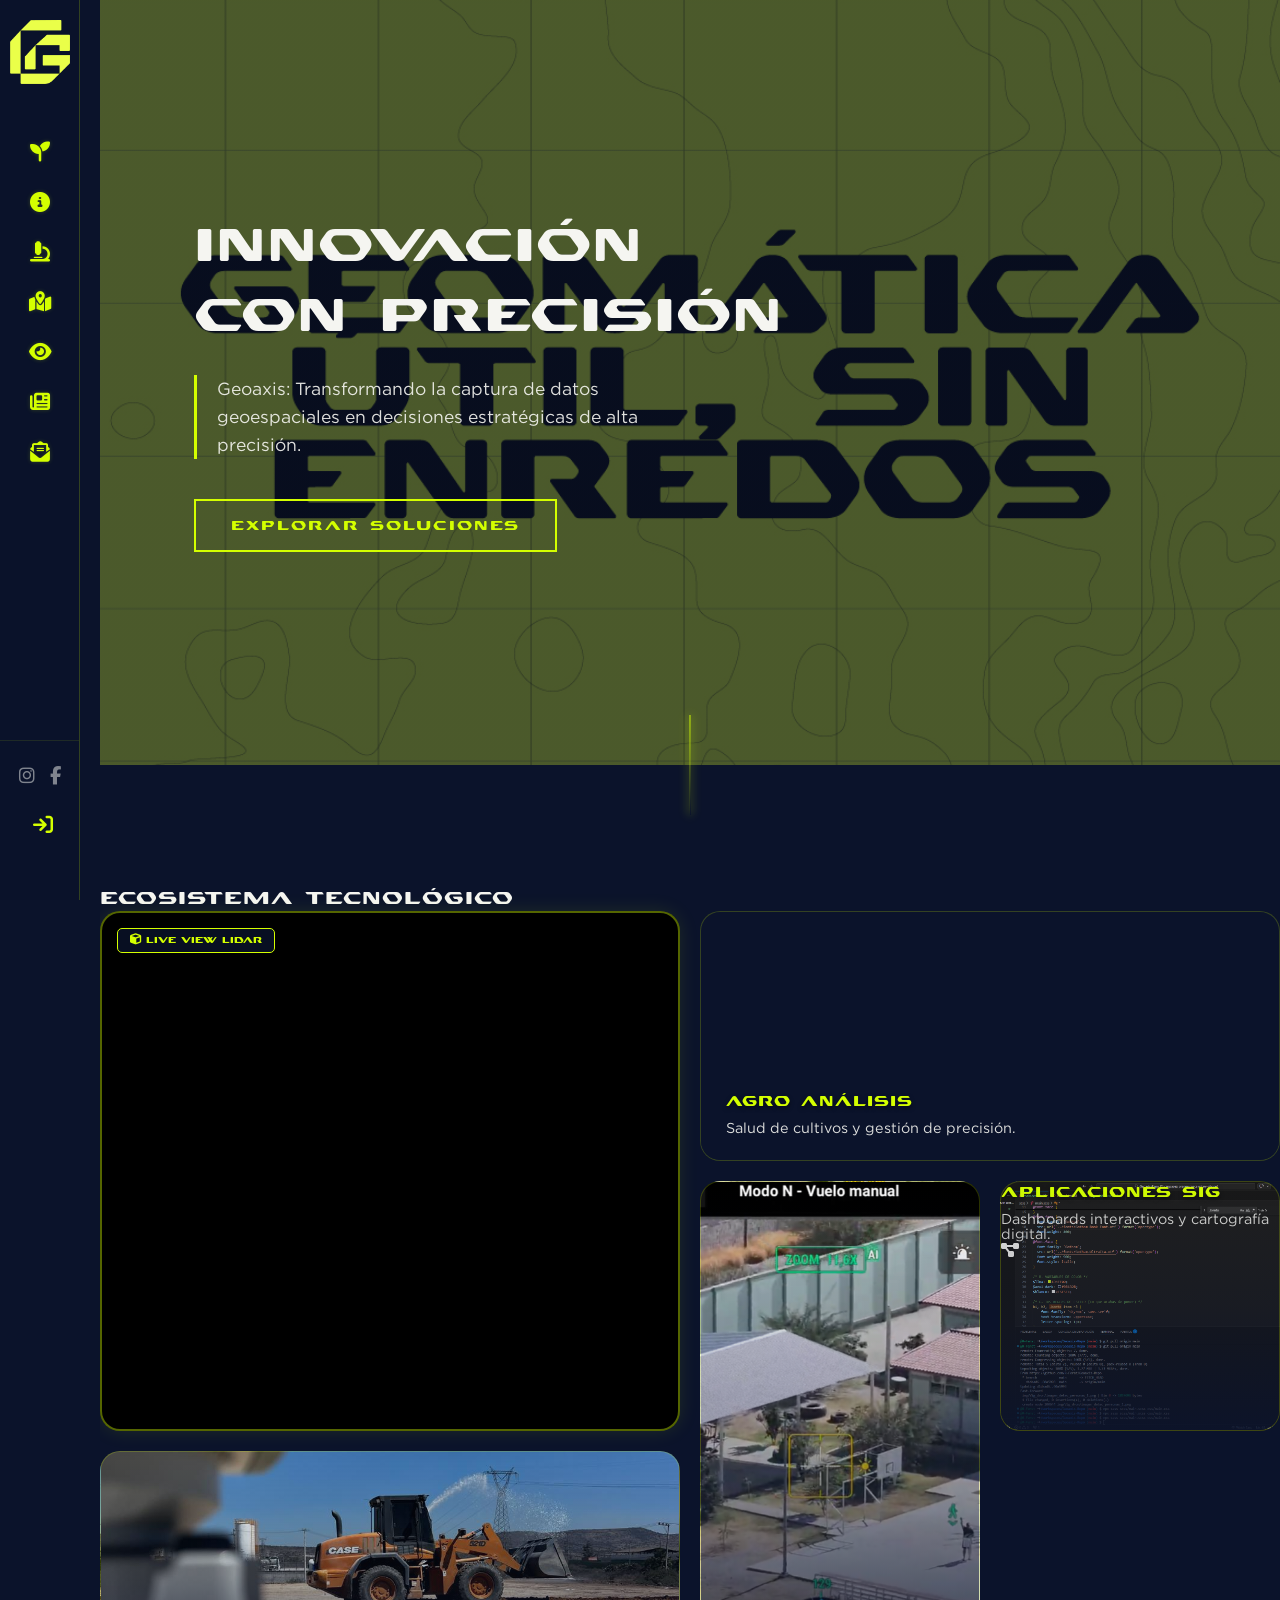
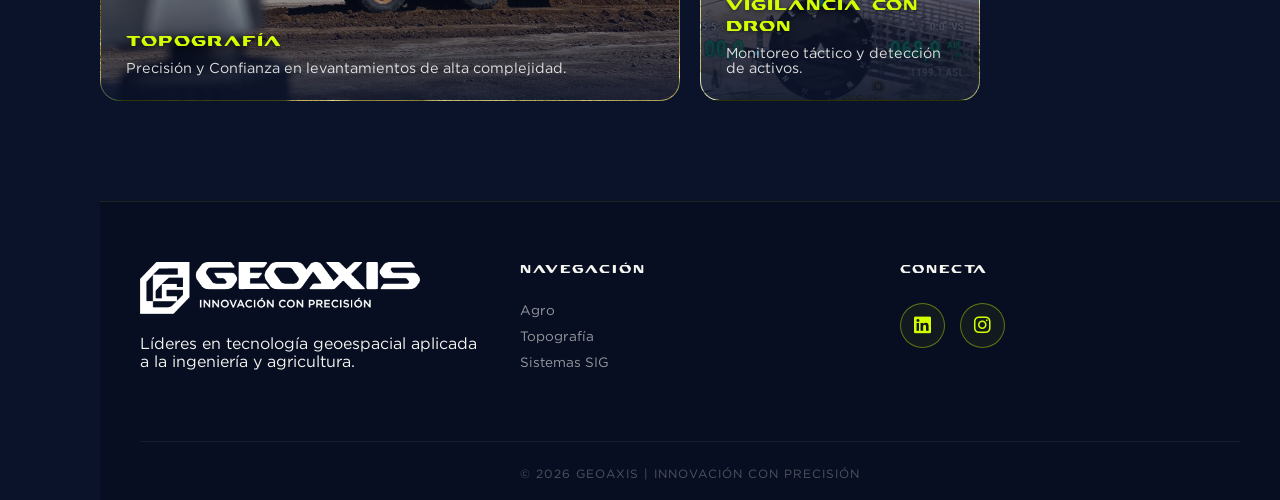
==== commit a5e0648d: "Se logró exitosamente la refactorización con SASS" ====
--- a/index.html
+++ b/index.html
@@ -12,7 +12,7 @@
     <link rel="stylesheet" href="https://cdnjs.cloudflare.com/ajax/libs/font-awesome/6.4.0/css/all.min.css">
     <link rel="stylesheet" href="https://cdn.jsdelivr.net/npm/aos@2.3.4/dist/aos.css" />
 </head>
-<body class="tech-theme">
+<body class="tech-theme page-index">
 
 <nav class="hud-menu">
     <div class="axis-line"></div>
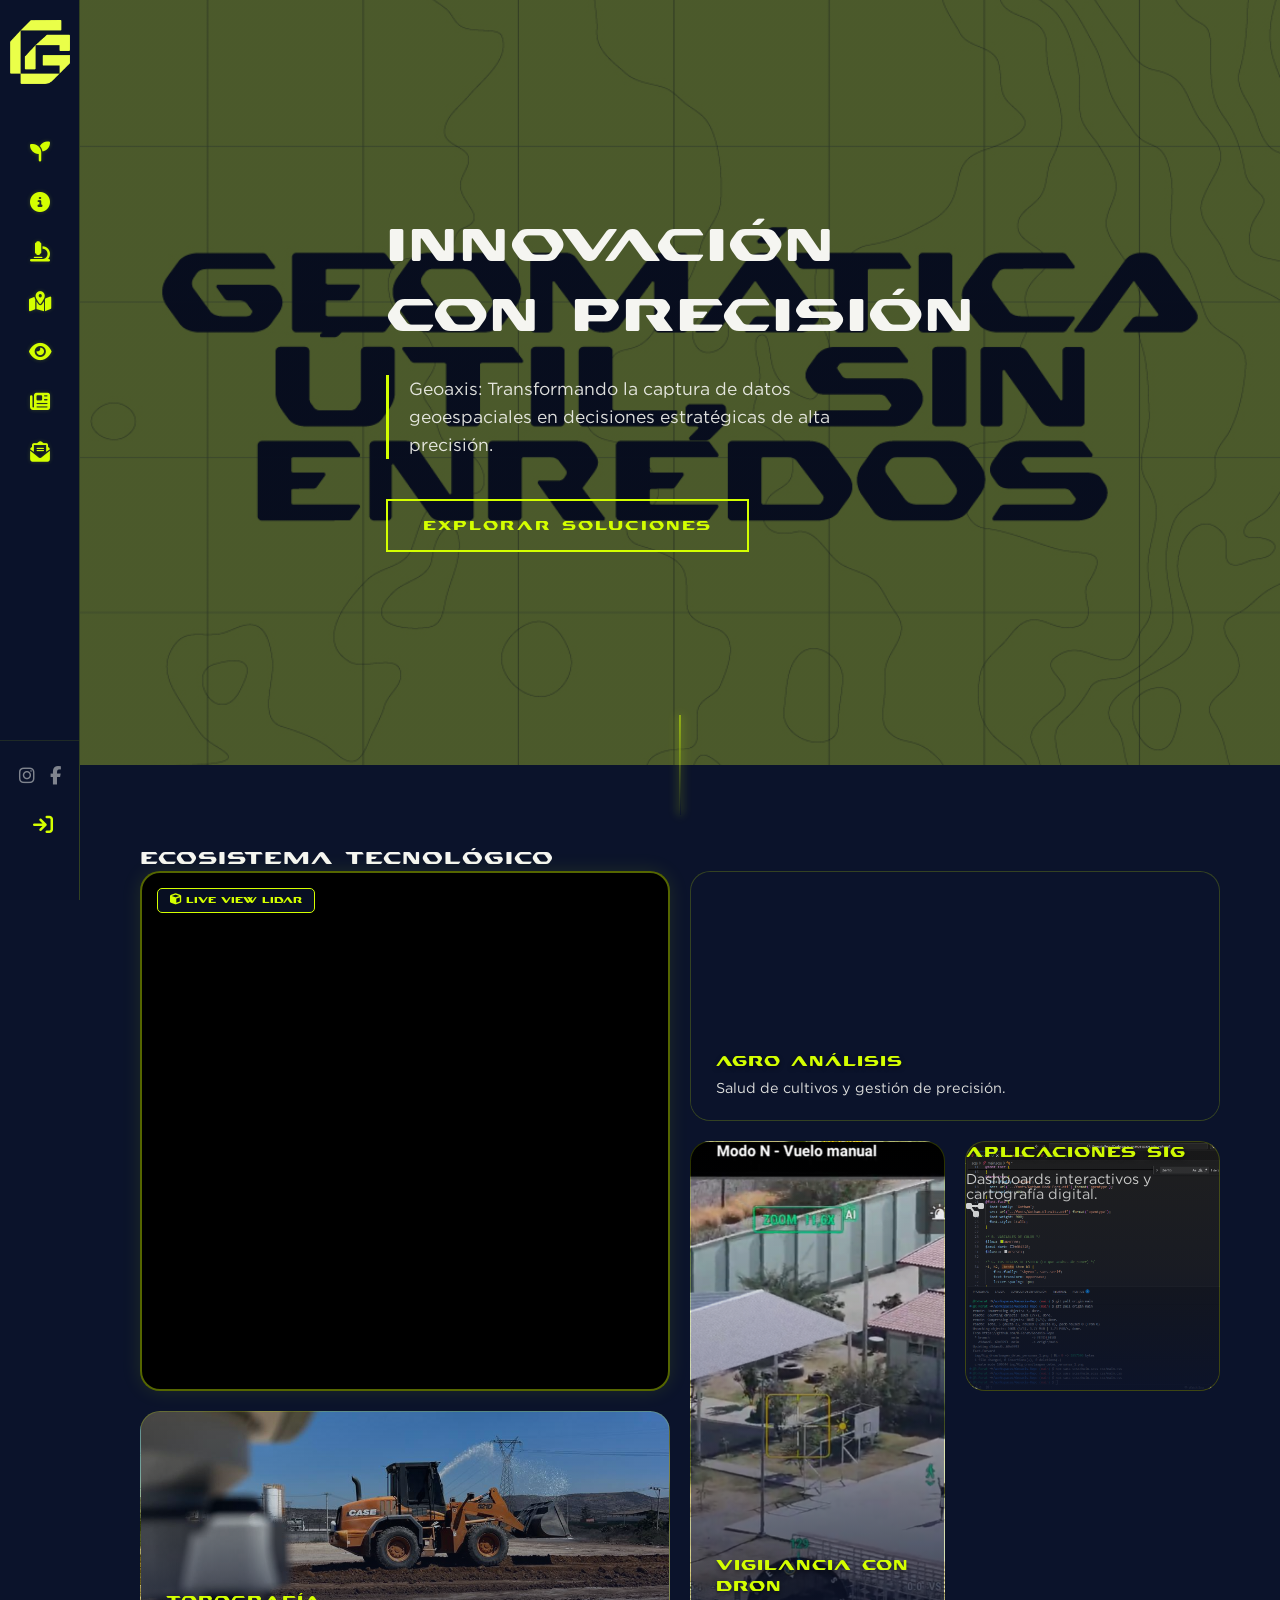
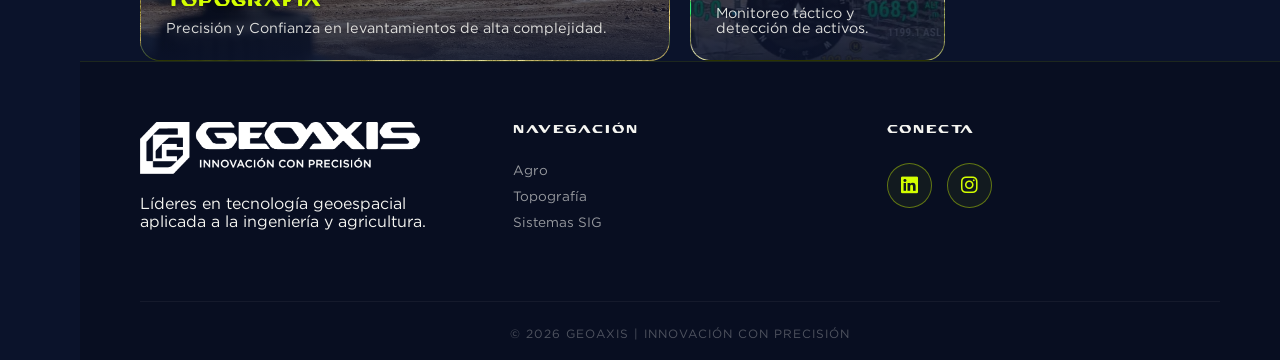
==== commit 3d2def21: "Guardar diseño de página Nosotros antes de descargar imágenes" ====
--- a/index.html
+++ b/index.html
@@ -24,7 +24,7 @@
     
     <ul class="nav-links">
         <li><a href="#agro"><i class="fa-solid fa-seedling"></i> <span>AGRO ANÁLISIS</span></a></li>
-        <li><a href="#nosotros"><i class="fa-solid fa-circle-info"></i> <span>NOSOTROS</span></a></li>
+        <li><a href="nosotros.html"><i class="fa-solid fa-circle-info"></i> <span>NOSOTROS</span></a></li>
         <li><a href="obras.html"><i class="fa-solid fa-microscope"></i> <span>TOPOGRAFÍA</span></a></li>
         <li><a href="#sig"><i class="fa-solid fa-map-location-dot"></i> <span>APLICACIONES SIG</span></a></li>
         <li><a href="#dron"><i class="fa-solid fa-eye"></i> <span>VIGILANCIA DRON</span></a></li>
@@ -110,7 +110,7 @@
                     <h4>CONECTA</h4>
                     <div class="social-icons">
                         <a href="#"><i class="fa-brands fa-linkedin"></i></a>
-                        <a href="#"><i class="fa-brands fa-instagram"></i></a>
+                        <a href="https://www.instagram.com/geoaxis_mx/"><i class="fa-brands fa-instagram"></i></a>
                     </div>
                 </div>
             </div>
--- a/css/main.css
+++ b/css/main.css
@@ -1,9 +1,10 @@
 @charset "UTF-8";
-/* A. REGISTRO (La base de todo) */
+/* --- SKYROX (Títulos de impacto) --- */
 @font-face {
   font-family: "Skyrox";
   src: url("../fonts/Skyrox-MediumCondensed.otf") format("opentype");
 }
+/* --- GOTHAM FAMILY (Tus 5 estilos de Gotham) --- */
 @font-face {
   font-family: "Gotham";
   src: url("../fonts/Gotham-Bold.otf") format("opentype");
@@ -18,6 +19,12 @@
   font-family: "Gotham";
   src: url("../fonts/Gotham Book Font.otf") format("opentype");
   font-weight: 400;
+}
+@font-face {
+  font-family: "Gotham";
+  src: url("../fonts/Gotham-MediumItalic.otf") format("opentype");
+  font-weight: 500;
+  font-style: italic;
 }
 @font-face {
   font-family: "Gotham";
@@ -25,20 +32,9 @@
   font-weight: 900;
   font-style: italic;
 }
-/* B. VARIABLES DE COLOR */
-/* C. TUS REGLAS DE ESTILO (Lo que acabas de poner) */
-h1, h2, .bento-item h3 {
-  font-family: "Skyrox", sans-serif;
-  text-transform: uppercase;
-  letter-spacing: 1px;
-}
-
-p, .footer-bottom {
-  font-family: "Gotham", sans-serif;
-  font-weight: 400;
-}
-
-/* 1. RESET Y CONFIGURACIÓN BASE */
+/* ==========================================================================
+   RESET Y CONFIGURACIÓN BASE
+   ========================================================================== */
 * {
   margin: 0;
   padding: 0;
@@ -52,215 +48,124 @@
   overflow-x: hidden;
 }
 
-/* 2. CONTROL DE LOGOS (Aquí arreglamos el logo gigante) */
-.mini-logo {
-  width: 60px;
-  height: auto;
-  transition: width 0.3s ease;
-}
-
-.footer-logo {
-  max-width: 200px;
-  height: auto;
-  margin-bottom: 1rem;
-}
-
-/* 3. MENÚ HUD LATERAL (Actualizado) */
-.hud-menu {
-  position: fixed;
-  left: 0;
-  top: 0;
-  height: 100vh;
-  width: 80px;
-  background: rgba(11, 19, 43, 0.95);
-  border-right: 1px solid rgba(212, 255, 0, 0.2);
-  display: flex;
-  flex-direction: column;
-  align-items: flex-start;
-  padding: 20px 0;
-  z-index: 1000;
-  backdrop-filter: blur(10px);
-  transition: width 0.3s cubic-bezier(0.4, 0, 0.2, 1);
-  overflow: hidden;
-}
-.hud-menu:hover {
-  width: 260px;
-  padding-left: 10px;
-}
-.hud-menu:hover .mini-logo {
-  width: 100px;
-}
-.hud-menu:hover span {
-  display: inline-block !important;
-}
-.hud-menu .logo-container {
-  width: 100%;
-  display: flex;
-  justify-content: center;
-  margin-bottom: 20px;
-}
-.hud-menu .nav-links {
-  list-style: none;
-  width: 100%;
-  margin-top: 20px;
-  flex-grow: 1;
-}
-.hud-menu .nav-links li a {
-  display: flex;
-  align-items: center;
-  padding: 15px 20px;
-  color: #D4FF00;
-  text-decoration: none;
-  font-family: "Skyrox", sans-serif;
-  font-size: 14px;
-  transition: all 0.2s;
-  white-space: nowrap;
-}
-.hud-menu .nav-links li a i {
-  font-size: 20px;
-  min-width: 40px;
-  text-align: center;
-}
-.hud-menu .nav-links li a span {
-  display: none;
-  margin-left: 10px;
-  letter-spacing: 1px;
-}
-.hud-menu .nav-links li a:hover {
-  background: rgba(212, 255, 0, 0.1);
-  box-shadow: inset 4px 0 0 #D4FF00;
-}
-.hud-menu .logo-container a {
-  display: block;
-  transition: transform 0.3s ease;
-}
-.hud-menu .logo-container a:hover {
-  transform: scale(1.1);
-}
-.hud-menu .logo-container a:active {
-  transform: scale(0.95);
-}
-.hud-menu .logo-container .mini-logo {
-  cursor: pointer;
-}
-.hud-menu {
-  /* --- INTEGRACIÓN DEL PORTAL DE DATOS --- */
-}
-.hud-menu .hud-bottom {
-  margin-top: auto;
-  width: 100%;
-  border-top: 1px solid rgba(212, 255, 0, 0.1);
-  padding: 10px 0 30px 0;
-}
-.hud-menu .hud-bottom .btn-portal {
-  display: flex;
-  align-items: center;
-  padding: 15px 25px;
-  color: #D4FF00;
-  text-decoration: none;
-  font-family: "Skyrox", sans-serif;
-  font-size: 14px;
-  transition: all 0.3s ease;
-  white-space: nowrap;
-}
-.hud-menu .hud-bottom .btn-portal i {
-  font-size: 20px;
-  min-width: 35px;
-  text-align: center;
-  margin-right: 15px;
-}
-.hud-menu .hud-bottom .btn-portal span {
-  display: none;
-  letter-spacing: 1px;
-}
-.hud-menu .hud-bottom .btn-portal:hover {
-  background: #D4FF00;
-  color: #0B132B;
-}
-.hud-menu .hud-bottom .btn-portal:hover i {
-  color: #0B132B;
-}
-.hud-menu .hud-menu:hover .hud-bottom .btn-portal span {
-  display: inline-block !important;
-}
-
-/* --- AJUSTES PARA BLOG Y REDES EN HUD --- */
-.hud-menu .nav-links li a i {
-  color: #D4FF00;
-  filter: drop-shadow(0 0 2px rgba(212, 255, 0, 0.2));
-}
-.hud-menu .hud-socials {
-  display: flex;
-  justify-content: center;
-  gap: 15px;
-  padding: 15px 0;
-  opacity: 0.5;
-  transition: opacity 0.3s;
-}
-.hud-menu .hud-socials a {
-  color: #F5F5F1;
-  font-size: 18px;
-  transition: all 0.3s ease;
-}
-.hud-menu .hud-socials a:hover {
-  color: #D4FF00;
-  transform: translateY(-3px);
-  filter: drop-shadow(0 0 8px #D4FF00);
-}
-.hud-menu:hover .hud-socials {
-  opacity: 1;
-}
-
 /* ==========================================================================
-   4. CONTENIDO PRINCIPAL (Diferenciado por página)
+   CLASES UTILITARIAS GLOBALES
    ========================================================================== */
-.main-content {
-  background-color: #0B132B;
-  min-height: 100vh;
-  overflow-x: hidden;
-  padding: 0;
-  /* Margen base por defecto para que el HUD no tape nada */
-  margin-left: 80px;
-}
-.main-content .container {
+.container {
   max-width: 1200px;
   margin: 0 auto;
   padding: 0 40px;
 }
 
-/* --- REGLAS ESPECÍFICAS POR PÁGINA --- */
-.page-index .main-content {
-  margin-left: 100px;
-}
-.page-index .hero-section {
-  margin-bottom: 120px;
-}
-
-.page-obras .main-content {
-  margin-left: 80px;
-}
-.page-obras .hero-section {
-  margin-bottom: 40px;
-}
-
-/* ==========================================================================
-   5. HERO SECTION - COMPOSICIÓN GENERAL
-   ========================================================================== */
+.section-separator {
+  padding-top: 120px;
+  padding-bottom: 100px;
+}
+
+.text-justify {
+  text-align: justify;
+}
+
+/* A. REGISTRO (La base de todo) */
+@font-face {
+  font-family: "Skyrox";
+  src: url("../fonts/Skyrox-MediumCondensed.otf") format("opentype");
+}
+@font-face {
+  font-family: "Gotham";
+  src: url("../fonts/Gotham-Bold.otf") format("opentype");
+  font-weight: 700;
+}
+@font-face {
+  font-family: "Gotham";
+  src: url("../fonts/Gotham-Medium.otf") format("opentype");
+  font-weight: 500;
+}
+@font-face {
+  font-family: "Gotham";
+  src: url("../fonts/Gotham Book Font.otf") format("opentype");
+  font-weight: 400;
+}
+@font-face {
+  font-family: "Gotham";
+  src: url("../fonts/Gotham-UltraIta.otf") format("opentype");
+  font-weight: 900;
+  font-style: italic;
+}
+/* C. TUS REGLAS DE ESTILO BASE */
+h1, h2, .bento-item h3 {
+  font-family: "Skyrox", sans-serif;
+  text-transform: uppercase;
+  letter-spacing: 1px;
+}
+
+p, .footer-bottom {
+  font-family: "Gotham", sans-serif;
+  font-weight: 400;
+}
+
+/* ESTILO DEL BOTÓN BTN-GEO */
+.btn-geo {
+  display: inline-block;
+  padding: 15px 35px;
+  font-family: "Skyrox", sans-serif;
+  font-size: 1.1rem;
+  color: #D4FF00;
+  text-decoration: none;
+  border: 2px solid #D4FF00;
+  background: transparent;
+  position: relative;
+  overflow: hidden;
+  transition: all 0.4s ease;
+  letter-spacing: 2px;
+  z-index: 1;
+  cursor: pointer;
+}
+.btn-geo::before {
+  content: "";
+  position: absolute;
+  top: 0;
+  left: -100%;
+  width: 100%;
+  height: 100%;
+  background: #D4FF00;
+  transition: all 0.4s ease;
+  z-index: -1;
+}
+.btn-geo:hover {
+  color: #0B132B;
+  box-shadow: 0 0 30px rgba(212, 255, 0, 0.6);
+}
+.btn-geo:hover::before {
+  left: 0;
+}
+@media (max-width: 480px) {
+  .btn-geo {
+    width: 100%;
+    text-align: center;
+  }
+}
+
 .hero-section {
   min-height: 85vh;
   display: flex;
   align-items: center;
   justify-content: flex-start;
   text-align: left;
-  padding: 60px 8%;
   position: relative;
   background-size: cover;
   background-position: center;
   background-repeat: no-repeat;
+  width: 100% !important;
+  max-width: none !important;
+  margin: 0 0 80px 0 !important;
+  padding: 0 !important;
   background-image: linear-gradient(to right, rgba(11, 19, 43, 0.95) 15%, rgba(11, 19, 43, 0.4) 50%, transparent 100%);
 }
 .hero-section .hero-content {
-  max-width: 650px;
+  max-width: 1400px;
+  margin: 0 auto;
+  padding: 60px calc(5% + 20px);
   z-index: 2;
 }
 .hero-section .hero-content h1 {
@@ -294,47 +199,19 @@
   box-shadow: 0 0 10px #D4FF00;
   z-index: 1;
 }
-
-/* CLASE EXTRA PARA SEPARAR SECCIONES */
-.section-separator {
-  padding-top: 120px;
-  padding-bottom: 100px;
-}
-
-/* ESTILO DEL BOTÓN BTN-GEO */
-.btn-geo {
-  display: inline-block;
-  padding: 15px 35px;
-  font-family: "Skyrox", sans-serif;
-  font-size: 1.1rem;
-  color: #D4FF00;
-  text-decoration: none;
-  border: 2px solid #D4FF00;
-  background: transparent;
-  position: relative;
-  overflow: hidden;
-  transition: all 0.4s ease;
-  letter-spacing: 2px;
-  z-index: 1;
-  cursor: pointer;
-}
-.btn-geo::before {
-  content: "";
-  position: absolute;
-  top: 0;
-  left: -100%;
-  width: 100%;
-  height: 100%;
-  background: #D4FF00;
-  transition: all 0.4s ease;
-  z-index: -1;
-}
-.btn-geo:hover {
-  color: #0B132B;
-  box-shadow: 0 0 30px rgba(212, 255, 0, 0.6);
-}
-.btn-geo:hover::before {
-  left: 0;
+@media (max-width: 992px) {
+  .hero-section {
+    min-height: 50vh;
+  }
+  .hero-section .hero-content {
+    padding: 40px 15px;
+  }
+  .hero-section .hero-content h1 {
+    font-size: 2.5rem !important;
+  }
+  .hero-section .hero-content p {
+    font-size: 1rem;
+  }
 }
 
 /* 6. BENTO GRID (Acomodo de los cuadros) */
@@ -352,6 +229,7 @@
   background-color: #0B132B;
   background-size: cover;
   background-position: center;
+  transition: all 0.4s cubic-bezier(0.175, 0.885, 0.32, 1.275);
 }
 .bento-grid .bento-item::before {
   content: "";
@@ -359,6 +237,16 @@
   inset: 0;
   background: linear-gradient(to top, rgba(11, 19, 43, 0.9) 0%, rgba(11, 19, 43, 0.3) 50%, transparent 100%);
   z-index: 1;
+  transition: all 0.4s ease;
+}
+.bento-grid .bento-item:not(.item-large):hover {
+  transform: translateY(-8px) scale(1.02);
+  border-color: rgba(212, 255, 0, 0.6);
+  box-shadow: 0 15px 30px rgba(0, 0, 0, 0.5), 0 0 20px rgba(212, 255, 0, 0.2);
+  z-index: 10;
+}
+.bento-grid .bento-item:not(.item-large):hover::before {
+  background: linear-gradient(to top, rgba(11, 19, 43, 0.8) 0%, rgba(11, 19, 43, 0.1) 40%, transparent 100%);
 }
 .bento-grid .bento-item.item-large {
   grid-column: span 2;
@@ -394,6 +282,20 @@
   font-size: 0.9rem;
   color: rgba(245, 245, 241, 0.9);
   margin: 0;
+}
+@media (max-width: 992px) {
+  .bento-grid {
+    grid-template-columns: 1fr;
+    grid-auto-rows: auto;
+  }
+  .bento-grid .bento-item {
+    grid-column: span 1 !important;
+    grid-row: span 1 !important;
+    height: 300px;
+  }
+  .bento-grid .bento-item.item-large {
+    height: 400px;
+  }
 }
 
 /* ESTILOS INTERNOS DEL VISOR POTREE */
@@ -423,88 +325,285 @@
   border-radius: 18px;
 }
 
-/* 7. FOOTER (Rescate de Logo y Redes Sociales) */
-.main-footer {
-  background: #080e21;
-  padding: 60px 40px 20px 40px;
+.testimonials-section {
+  padding: 80px 0;
+}
+.testimonials-section h2 {
+  text-align: center;
+  margin-bottom: 50px;
+  font-size: clamp(2rem, 4vw, 3rem);
+}
+.testimonials-section h2 span {
+  color: #D4FF00;
+}
+
+.testimonials-grid {
+  display: grid;
+  grid-template-columns: repeat(auto-fit, minmax(300px, 1fr));
+  gap: 40px;
+  max-width: 1000px;
+  margin: 0 auto;
+}
+
+.testimonial-card {
+  background: rgba(255, 255, 255, 0.03);
+  border: 1px solid rgba(212, 255, 0, 0.1);
+  border-radius: 20px;
+  padding: 40px;
+  position: relative;
+  transition: all 0.3s cubic-bezier(0.4, 0, 0.2, 1);
+  backdrop-filter: blur(10px);
+  overflow: hidden;
+}
+.testimonial-card:hover {
+  border-color: rgba(212, 255, 0, 0.5);
+  transform: translateY(-5px);
+  box-shadow: 0 10px 30px rgba(0, 0, 0, 0.3);
+  background: rgba(255, 255, 255, 0.05);
+}
+.testimonial-card:hover .quote-icon {
+  color: rgba(212, 255, 0, 0.2);
+  transform: scale(1.1) rotate(-10deg);
+}
+.testimonial-card .quote-icon {
+  font-size: 6rem;
+  color: rgba(245, 245, 241, 0.03);
+  position: absolute;
+  top: -10px;
+  right: 10px;
+  transition: all 0.4s ease;
+  z-index: 0;
+}
+.testimonial-card p {
+  font-size: 1.05rem;
+  line-height: 1.6;
+  margin-bottom: 30px;
+  position: relative;
+  z-index: 2;
+  color: rgba(245, 245, 241, 0.9);
+  font-style: italic;
+}
+.testimonial-card .client-meta {
+  display: flex;
+  flex-direction: column;
+  border-top: 1px solid rgba(245, 245, 241, 0.1);
+  padding-top: 20px;
+  position: relative;
+  z-index: 2;
+}
+.testimonial-card .client-meta .client-name {
+  font-size: 1.2rem;
+  letter-spacing: 1px;
+  margin-bottom: 5px;
+}
+.testimonial-card .client-meta .client-company {
+  font-size: 0.85rem;
+  font-family: "Gotham", sans-serif;
+  font-weight: 700;
+  letter-spacing: 0.5px;
+}
+
+/* ==========================================================================
+   COMPONENTE: PROJECT CASE (Caja dividida texto/imagen)
+   ========================================================================== */
+.project-case {
+  display: flex;
+  align-items: center;
+  gap: 50px;
+  margin-bottom: 50px;
+}
+.project-case.reverse {
+  flex-direction: row-reverse;
+}
+.project-case .project-info {
+  flex: 1;
+}
+.project-case .project-info p {
+  line-height: 1.7;
+}
+.project-case .project-visual {
+  flex: 1;
+  position: relative;
+  border-radius: 15px;
+  overflow: hidden;
+}
+.project-case .project-visual .img-fluid {
+  max-width: 100%;
+  height: auto;
+  display: block;
+  border: 1px solid rgba(212, 255, 0, 0.2);
+  border-radius: 15px;
+}
+.project-case .project-visual .shadow-neon {
+  box-shadow: 0 0 20px rgba(212, 255, 0, 0.15);
+}
+
+@media (max-width: 768px) {
+  .project-case {
+    flex-direction: column !important;
+    gap: 30px;
+  }
+}
+/* 4. CONTENIDO PRINCIPAL (El Contenedor Maestro) */
+.main-content {
+  background-color: #0B132B;
+  min-height: 100vh;
+  overflow-x: hidden;
+  padding-left: 80px;
+  margin-left: 0;
+}
+.main-content > section, .main-content > header, .main-content > footer {
+  padding-left: 5%;
+  padding-right: 5%;
+  max-width: 1400px;
+  margin: 0 auto;
+}
+
+/* CLASE EXTRA PARA SEPARAR SECCIONES */
+.section-separator {
+  padding-top: 120px;
+  padding-bottom: 100px;
+}
+
+.mini-logo {
+  width: 60px;
+  height: auto;
+  transition: width 0.3s ease;
+}
+
+.hud-menu {
+  position: fixed;
+  left: 0;
+  top: 0;
+  height: 100vh;
+  width: 80px;
+  background: rgba(11, 19, 43, 0.95);
+  border-right: 1px solid rgba(212, 255, 0, 0.2);
+  display: flex;
+  flex-direction: column;
+  align-items: flex-start;
+  padding: 20px 0;
+  z-index: 1000;
+  backdrop-filter: blur(10px);
+  transition: width 0.3s cubic-bezier(0.4, 0, 0.2, 1);
+  overflow: hidden;
+}
+.hud-menu:hover {
+  width: 260px;
+  padding-left: 10px;
+}
+.hud-menu:hover .mini-logo {
+  width: 100px;
+}
+.hud-menu:hover span {
+  display: inline-block !important;
+}
+.hud-menu .logo-container {
+  width: 100%;
+  display: flex;
+  justify-content: center;
+  margin-bottom: 20px;
+}
+.hud-menu .logo-container a {
+  transition: transform 0.3s ease;
+}
+.hud-menu .logo-container a:hover {
+  transform: scale(1.1);
+}
+.hud-menu .logo-container .mini-logo {
+  cursor: pointer;
+}
+.hud-menu .nav-links {
+  list-style: none;
+  width: 100%;
+  margin-top: 20px;
+  flex-grow: 1;
+}
+.hud-menu .nav-links li a {
+  display: flex;
+  align-items: center;
+  padding: 15px 20px;
+  color: #D4FF00;
+  text-decoration: none;
+  font-family: "Skyrox", sans-serif;
+  font-size: 14px;
+  transition: all 0.2s;
+  white-space: nowrap;
+}
+.hud-menu .nav-links li a i {
+  font-size: 20px;
+  min-width: 40px;
+  text-align: center;
+  color: #D4FF00;
+  filter: drop-shadow(0 0 2px rgba(212, 255, 0, 0.2));
+}
+.hud-menu .nav-links li a span {
+  display: none;
+  margin-left: 10px;
+  letter-spacing: 1px;
+}
+.hud-menu .nav-links li a:hover {
+  background: rgba(212, 255, 0, 0.1);
+  box-shadow: inset 4px 0 0 #D4FF00;
+}
+.hud-menu .hud-bottom {
+  margin-top: auto;
+  width: 100%;
   border-top: 1px solid rgba(212, 255, 0, 0.1);
-  margin-top: 100px;
-  width: 100%;
-}
-.main-footer .footer-grid {
-  display: grid;
-  grid-template-columns: repeat(auto-fit, minmax(250px, 1fr));
-  gap: 40px;
-  max-width: 1200px;
-  margin: 0 auto;
-}
-.main-footer .footer-logo {
-  max-width: 280px;
-  height: auto;
-  filter: brightness(1.1);
-  margin-bottom: 20px;
-  display: block;
-}
-.main-footer .social-icons {
-  display: flex;
-  gap: 15px;
-  margin-top: 20px;
-}
-.main-footer .social-icons a {
+  padding: 10px 0 30px 0;
+}
+.hud-menu .hud-bottom .btn-portal {
   display: flex;
   align-items: center;
-  justify-content: center;
-  width: 45px;
-  height: 45px;
-  background: rgba(212, 255, 0, 0.05);
-  border: 1px solid rgba(212, 255, 0, 0.4);
-  border-radius: 50%;
-  color: #D4FF00;
-  font-size: 1.2rem;
+  padding: 15px 25px;
+  color: #D4FF00;
   text-decoration: none;
-  transition: all 0.3s cubic-bezier(0.175, 0.885, 0.32, 1.275);
-}
-.main-footer .social-icons a:hover {
+  font-family: "Skyrox", sans-serif;
+  font-size: 14px;
+  transition: all 0.3s ease;
+  white-space: nowrap;
+}
+.hud-menu .hud-bottom .btn-portal i {
+  font-size: 20px;
+  min-width: 35px;
+  text-align: center;
+  margin-right: 15px;
+}
+.hud-menu .hud-bottom .btn-portal span {
+  display: none;
+  letter-spacing: 1px;
+}
+.hud-menu .hud-bottom .btn-portal:hover {
   background: #D4FF00;
   color: #0B132B;
-  box-shadow: 0 0 20px rgba(212, 255, 0, 0.6);
-  transform: scale(1.1) translateY(-5px);
-}
-.main-footer h4 {
-  font-family: "Skyrox", sans-serif;
+}
+.hud-menu .hud-bottom .btn-portal:hover i {
+  color: #0B132B;
+}
+.hud-menu:hover .hud-bottom .btn-portal span {
+  display: inline-block !important;
+}
+.hud-menu .hud-socials {
+  display: flex;
+  justify-content: center;
+  gap: 15px;
+  padding: 15px 0;
+  opacity: 0.5;
+  transition: opacity 0.3s;
+}
+.hud-menu .hud-socials a {
   color: #F5F5F1;
-  margin-bottom: 25px;
-  font-size: 0.9rem;
-  letter-spacing: 2px;
-  text-transform: uppercase;
-}
-.main-footer .footer-links a {
-  display: block;
-  color: rgba(245, 245, 241, 0.6);
-  text-decoration: none;
-  margin-bottom: 12px;
-  font-family: "Gotham", sans-serif;
-  font-size: 0.85rem;
-  transition: all 0.3s;
-}
-.main-footer .footer-links a:hover {
-  color: #D4FF00;
-  padding-left: 5px;
-}
-.main-footer .footer-bottom {
-  text-align: center;
-  margin-top: 60px;
-  padding-top: 25px;
-  border-top: 1px solid rgba(245, 245, 241, 0.05);
-  font-family: "Gotham", sans-serif;
-  font-size: 0.75rem;
-  color: rgba(245, 245, 241, 0.3);
-  letter-spacing: 1px;
-}
-
-/* ==========================================================================
-   8. RESPONSIVE DESIGN (Tablets y Móviles)
-   ========================================================================== */
+  font-size: 18px;
+  transition: all 0.3s ease;
+}
+.hud-menu .hud-socials a:hover {
+  color: #D4FF00;
+  transform: translateY(-3px);
+  filter: drop-shadow(0 0 8px #D4FF00);
+}
+.hud-menu:hover .hud-socials {
+  opacity: 1;
+}
 @media (max-width: 992px) {
   .hud-menu {
     width: 100% !important;
@@ -540,42 +639,102 @@
   .hud-menu .hud-bottom {
     display: none;
   }
-  .main-content {
-    margin-left: 0 !important;
-    padding: 20px;
-    padding-bottom: 80px;
-  }
-  .hero-section {
-    min-height: 50vh;
-  }
-  .hero-section h1 {
-    font-size: 2.5rem !important;
-  }
-  .hero-section p {
-    font-size: 1rem;
-  }
-  .bento-grid {
-    grid-template-columns: 1fr;
-    grid-auto-rows: auto;
-  }
-  .bento-grid .bento-item {
-    grid-column: span 1 !important;
-    grid-row: span 1 !important;
-    height: 300px;
-  }
-  .bento-grid .bento-item.item-large {
-    height: 400px;
-  }
-}
-@media (max-width: 480px) {
-  .hero-section h1 {
-    font-size: 2rem !important;
-  }
-  .btn-geo {
-    width: 100%;
-    text-align: center;
-  }
-}
+}
+
+.main-footer {
+  background: #080e21;
+  padding: 60px 40px 20px 40px;
+  border-top: 1px solid rgba(212, 255, 0, 0.1);
+  margin-top: 100px;
+  width: 100%;
+}
+.main-footer .footer-grid {
+  display: grid;
+  grid-template-columns: repeat(auto-fit, minmax(250px, 1fr));
+  gap: 40px;
+  max-width: 1200px;
+  margin: 0 auto;
+}
+.main-footer .footer-logo {
+  max-width: 280px;
+  height: auto;
+  filter: brightness(1.1);
+  margin-bottom: 20px;
+  display: block;
+}
+.main-footer .social-icons {
+  display: flex;
+  gap: 15px;
+  margin-top: 20px;
+}
+.main-footer .social-icons a {
+  display: flex;
+  align-items: center;
+  justify-content: center;
+  width: 45px;
+  height: 45px;
+  background: rgba(212, 255, 0, 0.05);
+  border: 1px solid rgba(212, 255, 0, 0.4);
+  border-radius: 50%;
+  color: #D4FF00;
+  font-size: 1.2rem;
+  text-decoration: none;
+  transition: all 0.3s cubic-bezier(0.175, 0.885, 0.32, 1.275);
+}
+.main-footer .social-icons a:hover {
+  background: #D4FF00;
+  color: #0B132B;
+  box-shadow: 0 0 20px rgba(212, 255, 0, 0.6);
+  transform: scale(1.1) translateY(-5px);
+}
+.main-footer h4 {
+  font-family: "Skyrox", sans-serif;
+  color: #F5F5F1;
+  margin-bottom: 25px;
+  font-size: 0.9rem;
+  letter-spacing: 2px;
+  text-transform: uppercase;
+}
+.main-footer .footer-links a {
+  display: block;
+  color: rgba(245, 245, 241, 0.6);
+  text-decoration: none;
+  margin-bottom: 12px;
+  font-family: "Gotham", sans-serif;
+  font-size: 0.85rem;
+  transition: all 0.3s;
+}
+.main-footer .footer-links a:hover {
+  color: #D4FF00;
+  padding-left: 5px;
+}
+.main-footer .footer-bottom {
+  text-align: center;
+  margin-top: 60px;
+  padding-top: 25px;
+  border-top: 1px solid rgba(245, 245, 241, 0.05);
+  font-family: "Gotham", sans-serif;
+  font-size: 0.75rem;
+  color: rgba(245, 245, 241, 0.3);
+  letter-spacing: 1px;
+}
+
+.page-index .main-content {
+  background-color: #0B132B;
+  min-height: 100vh;
+  overflow-x: hidden;
+  padding-left: 80px;
+  margin-left: 0;
+}
+
+.page-obras .main-content {
+  background-color: #0B132B;
+  min-height: 100vh;
+  overflow-x: hidden;
+  padding-left: 80px;
+  margin-left: 0;
+}
+
 /* ==========================================================================
    9. SECCIÓN ARSENAL / EQUIPAMIENTO (OBRAS.HTML)
    ========================================================================== */
@@ -879,4 +1038,158 @@
   box-shadow: 0 20px 40px rgba(0, 0, 0, 0.4), 0 0 20px rgba(212, 255, 0, 0.1);
 }
 
+/* ==========================================================================
+   SECCIÓN NOSOTROS (Página completa y Pills de Industrias)
+   ========================================================================== */
+.page-nosotros .main-content {
+  margin-left: 80px;
+}
+.page-nosotros .hero-section {
+  margin-bottom: 60px;
+}
+
+.industries-container {
+  display: flex;
+  flex-wrap: wrap;
+  gap: 20px;
+  justify-content: center;
+  max-width: 900px;
+  margin: 0 auto;
+}
+
+.industry-pill {
+  background: rgba(11, 19, 43, 0.6);
+  border: 1px solid rgba(212, 255, 0, 0.3);
+  color: #F5F5F1;
+  padding: 15px 30px;
+  border-radius: 40px;
+  font-family: "Skyrox", sans-serif;
+  font-size: 1.1rem;
+  letter-spacing: 1.5px;
+  display: flex;
+  align-items: center;
+  gap: 12px;
+  transition: all 0.3s cubic-bezier(0.4, 0, 0.2, 1);
+  cursor: default;
+}
+.industry-pill i {
+  color: #D4FF00;
+  font-size: 1.3rem;
+  filter: drop-shadow(0 0 5px rgba(212, 255, 0, 0.4));
+}
+.industry-pill:hover {
+  background: rgba(212, 255, 0, 0.08);
+  border-color: #D4FF00;
+  box-shadow: 0 10px 20px rgba(0, 0, 0, 0.4), 0 0 15px rgba(212, 255, 0, 0.2);
+  transform: translateY(-5px);
+  color: #D4FF00;
+}
+
+/* ==========================================================================
+   SECCIÓN: PRESENCIA GEOAXIS (Tarjetas Horizontales)
+   ========================================================================== */
+.presence-grid {
+  display: grid;
+  grid-template-columns: repeat(auto-fit, minmax(400px, 1fr));
+  gap: 30px;
+  margin-bottom: 50px;
+}
+
+.presence-card {
+  display: flex;
+  align-items: center;
+  gap: 20px;
+  background: rgba(255, 255, 255, 0.02);
+  border: 1px solid rgba(245, 245, 241, 0.05);
+  border-left: 4px solid #D4FF00;
+  padding: 30px;
+  border-radius: 12px;
+  transition: all 0.3s ease;
+}
+.presence-card .icon-box {
+  flex-shrink: 0;
+  width: 60px;
+  height: 60px;
+  background: rgba(212, 255, 0, 0.1);
+  border-radius: 50%;
+  display: flex;
+  align-items: center;
+  justify-content: center;
+}
+.presence-card .icon-box i {
+  font-size: 1.8rem;
+  color: #D4FF00;
+  filter: drop-shadow(0 0 8px rgba(212, 255, 0, 0.5));
+  transition: transform 0.3s ease;
+}
+.presence-card .text-box h4 {
+  font-size: 1.2rem;
+  margin-bottom: 8px;
+  letter-spacing: 1px;
+}
+.presence-card .text-box p {
+  font-size: 0.95rem;
+  line-height: 1.5;
+  margin: 0;
+  color: rgba(245, 245, 241, 0.8);
+}
+.presence-card:hover {
+  background: rgba(212, 255, 0, 0.05);
+  border-color: rgba(212, 255, 0, 0.3);
+  transform: translateX(10px);
+  box-shadow: 0 10px 30px rgba(0, 0, 0, 0.3);
+}
+.presence-card:hover .icon-box i {
+  transform: scale(1.1);
+}
+
+@media (max-width: 768px) {
+  .presence-grid {
+    grid-template-columns: 1fr;
+  }
+  .presence-card {
+    flex-direction: column;
+    text-align: center;
+    border-left: none;
+    border-top: 4px solid #D4FF00;
+  }
+  .presence-card .text-box h4 {
+    font-size: 1.1rem;
+  }
+}
+/* ==========================================================================
+   ESTRUCTURA FORZADA PARA "QUIÉNES SOMOS" (Texto y Foto)
+   ========================================================================== */
+.page-nosotros .project-case {
+  display: flex;
+  align-items: center;
+  gap: 50px;
+  margin-bottom: 50px;
+}
+.page-nosotros .project-case .project-info {
+  flex: 1;
+}
+.page-nosotros .project-case .project-info p {
+  text-align: justify;
+  line-height: 1.6;
+}
+.page-nosotros .project-case .project-visual {
+  flex: 1;
+  position: relative;
+}
+.page-nosotros .project-case .project-visual img {
+  width: 100%;
+  height: auto;
+  border-radius: 15px;
+  border: 1px solid rgba(212, 255, 0, 0.2);
+  box-shadow: 0 0 20px rgba(212, 255, 0, 0.15);
+}
+
+@media (max-width: 768px) {
+  .page-nosotros .project-case {
+    flex-direction: column;
+    gap: 30px;
+  }
+}
+
 /*# sourceMappingURL=main.css.map */
